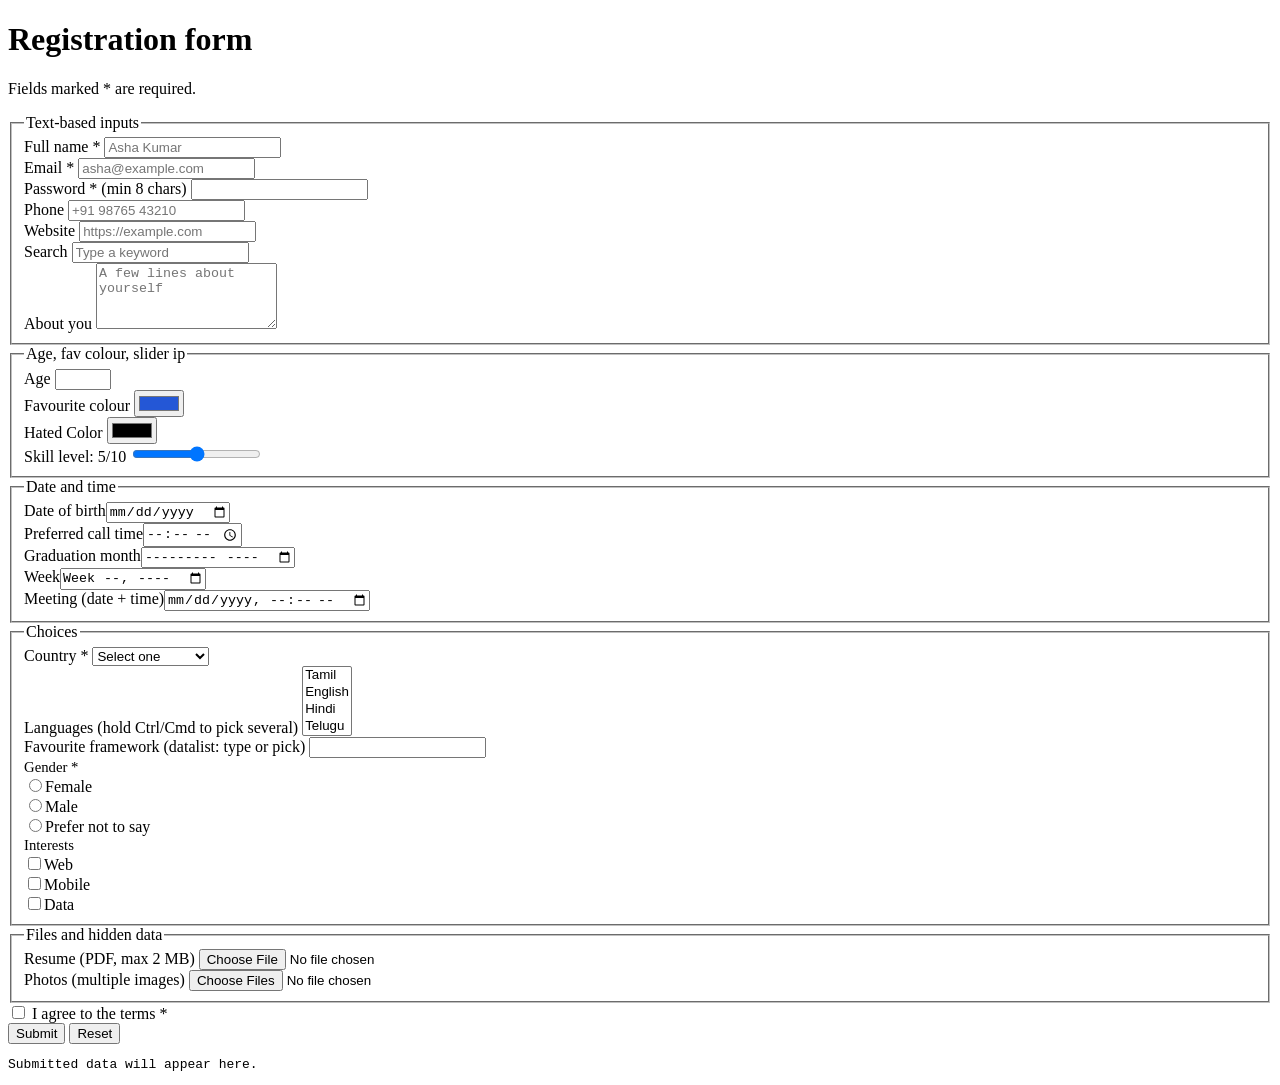
==== FullFormFrontend/index.html @ a9943899 "backend and frontent addition" ====
<!DOCTYPE html>
<html lang="en">
<head>
<meta charset="UTF-8">
<meta name="viewport" content="width=device-width, initial-scale=1">
<link rel="stylesheet" src = "style.css">
<title>Full Form</title>

</head>
<body>
    <script src = "/index.js"></script>

<form id="demoForm" novalidate>
  <h1>Registration form</h1>
  <p class="hint">Fields marked * are required.</p>

  <fieldset>
    <legend>Text-based inputs</legend>
    <div class="row">
      <div class="field">
        <label for="name">Full name *</label>
        <input type="text" id="name" name="name" required minlength="2" placeholder="Asha Kumar">
        <div class="error-msg"></div>
      </div>
      <div class="field">
        <label for="email">Email *</label>
        <input type="email" id="email" name="email" required placeholder="asha@example.com">
        <div class="error-msg"></div>
      </div>
    </div>
    <div class="row">
      <div class="field">
        <label for="password">Password * (min 8 chars)</label>
        <input type="password" id="password" name="password" required minlength="8">
        <div class="error-msg"></div>
      </div>
      <div class="field">
        <label for="phone">Phone</label>
        <input type="tel" id="phone" name="phone" pattern="[0-9+\s\-]{7,15}" placeholder="+91 98765 43210">
        <div class="error-msg"></div>
      </div>
    </div>
    <div class="field">
      <label for="website">Website</label>
      <input type="url" id="website" name="website" placeholder="https://example.com">
      <div class="error-msg"></div>
    </div>
    <div class="field">
      <label for="search">Search</label>
      <input type="search" id="search" name="search" placeholder="Type a keyword">
    </div>
    <div class="field">
      <label for="bio">About you</label>
      <textarea id="bio" name="bio" rows="4" maxlength="300" placeholder="A few lines about yourself"></textarea>
    </div>
  </fieldset>

  <fieldset>
    <legend>Age, fav colour, slider ip</legend>
    <div class="row">
      <div class="field">
        <label for="age">Age</label>
        <input type="number" id="age" name="age" min="16" max="100" step="1">
        <div class="error-msg"></div>
      </div>
      <div class="field">
        <label for="color">Favourite colour</label>
        <input type="color" id="color" name="color" value="#2457d6">
      </div>
      <div class = "field">
        <label for = "color">Hated Color</label>
        <input type ="color" id = "hatedColor" name="hatedColor" value="green">

      </div>
    </div>
    <div class="field">
      <label for="skill">Skill level: <output id="skillOut">5</output>/10</label>
      <input type="range" id="skill" name="skill" min="0" max="10" value="5">
    </div>
  </fieldset>

  <fieldset>
    <legend>Date and time</legend>
    <div class="row">
      <div class="field"><label for="dob">Date of birth</label><input type="date" id="dob" name="dob"></div>
      <div class="field"><label for="slot">Preferred call time</label><input type="time" id="slot" name="slot"></div>
    </div>
    <div class="row">
      <div class="field"><label for="month">Graduation month</label><input type="month" id="month" name="month"></div>
      <div class="field"><label for="week">Week</label><input type="week" id="week" name="week"></div>
    </div>
    <div class="field"><label for="meeting">Meeting (date + time)</label><input type="datetime-local" id="meeting" name="meeting"></div>
  </fieldset>

  <fieldset>
    <legend>Choices</legend>
    <div class="field">
      <label for="country">Country *</label>
      <select id="country" name="country" required>
        <option value="">Select one</option>
        <option>India</option>
        <option>United States</option>
        <option>United Kingdom</option>
        <option>Other</option>
      </select>
      <div class="error-msg"></div>
    </div>
    <div class="field">
      <label for="languages">Languages (hold Ctrl/Cmd to pick several)</label>
      <select id="languages" name="languages" multiple size="4">
        <option>Tamil</option><option>English</option><option>Hindi</option><option>Telugu</option>
      </select>
    </div>
    <div class="field">
      <label for="framework">Favourite framework (datalist: type or pick)</label>
      <input list="frameworks" id="framework" name="framework">
      <datalist id="frameworks">
        <option value="React"><option value="Vue"><option value="Angular"><option value="Svelte">
      </datalist>
    </div>
    <div class="field">
      <span style="font-size:.92rem">Gender *</span>
      <div class="inline"><input type="radio" id="g1" name="gender" value="female" required><label for="g1">Female</label></div>
      <div class="inline"><input type="radio" id="g2" name="gender" value="male"><label for="g2">Male</label></div>
      <div class="inline"><input type="radio" id="g3" name="gender" value="other"><label for="g3">Prefer not to say</label></div>
      <div class="error-msg"></div>
    </div>
    <div class="field">
      <span style="font-size:.92rem">Interests</span>
      <div class="inline"><input type="checkbox" id="i1" name="interests" value="web"><label for="i1">Web</label></div>
      <div class="inline"><input type="checkbox" id="i2" name="interests" value="mobile"><label for="i2">Mobile</label></div>
      <div class="inline"><input type="checkbox" id="i3" name="interests" value="data"><label for="i3">Data</label></div>
    </div>
  </fieldset>

  <fieldset>
    <legend>Files and hidden data</legend>
    <div class="field">
      <label for="resume">Resume (PDF, max 2 MB)</label>
      <input type="file" id="resume" name="resume" accept=".pdf">
      <div class="error-msg"></div>
    </div>
    <div class="field">
      <label for="photos">Photos (multiple images)</label>
      <input type="file" id="photos" name="photos" accept="image/*" multiple>
    </div>
    <input type="hidden" id="source" name="source" value="demo-form">
  </fieldset>

  <div class="inline">
    <input type="checkbox" id="terms" name="terms" required>
    <label for="terms">I agree to the terms *</label>
  </div>
  <div class="error-msg" id="termsErr"></div>

  <div class="buttons">
    <button type="submit">Submit</button>
    <button type="reset">Reset</button>
  </div>
</form>

<pre id="output">Submitted data will appear here.</pre>

</body>
</html>
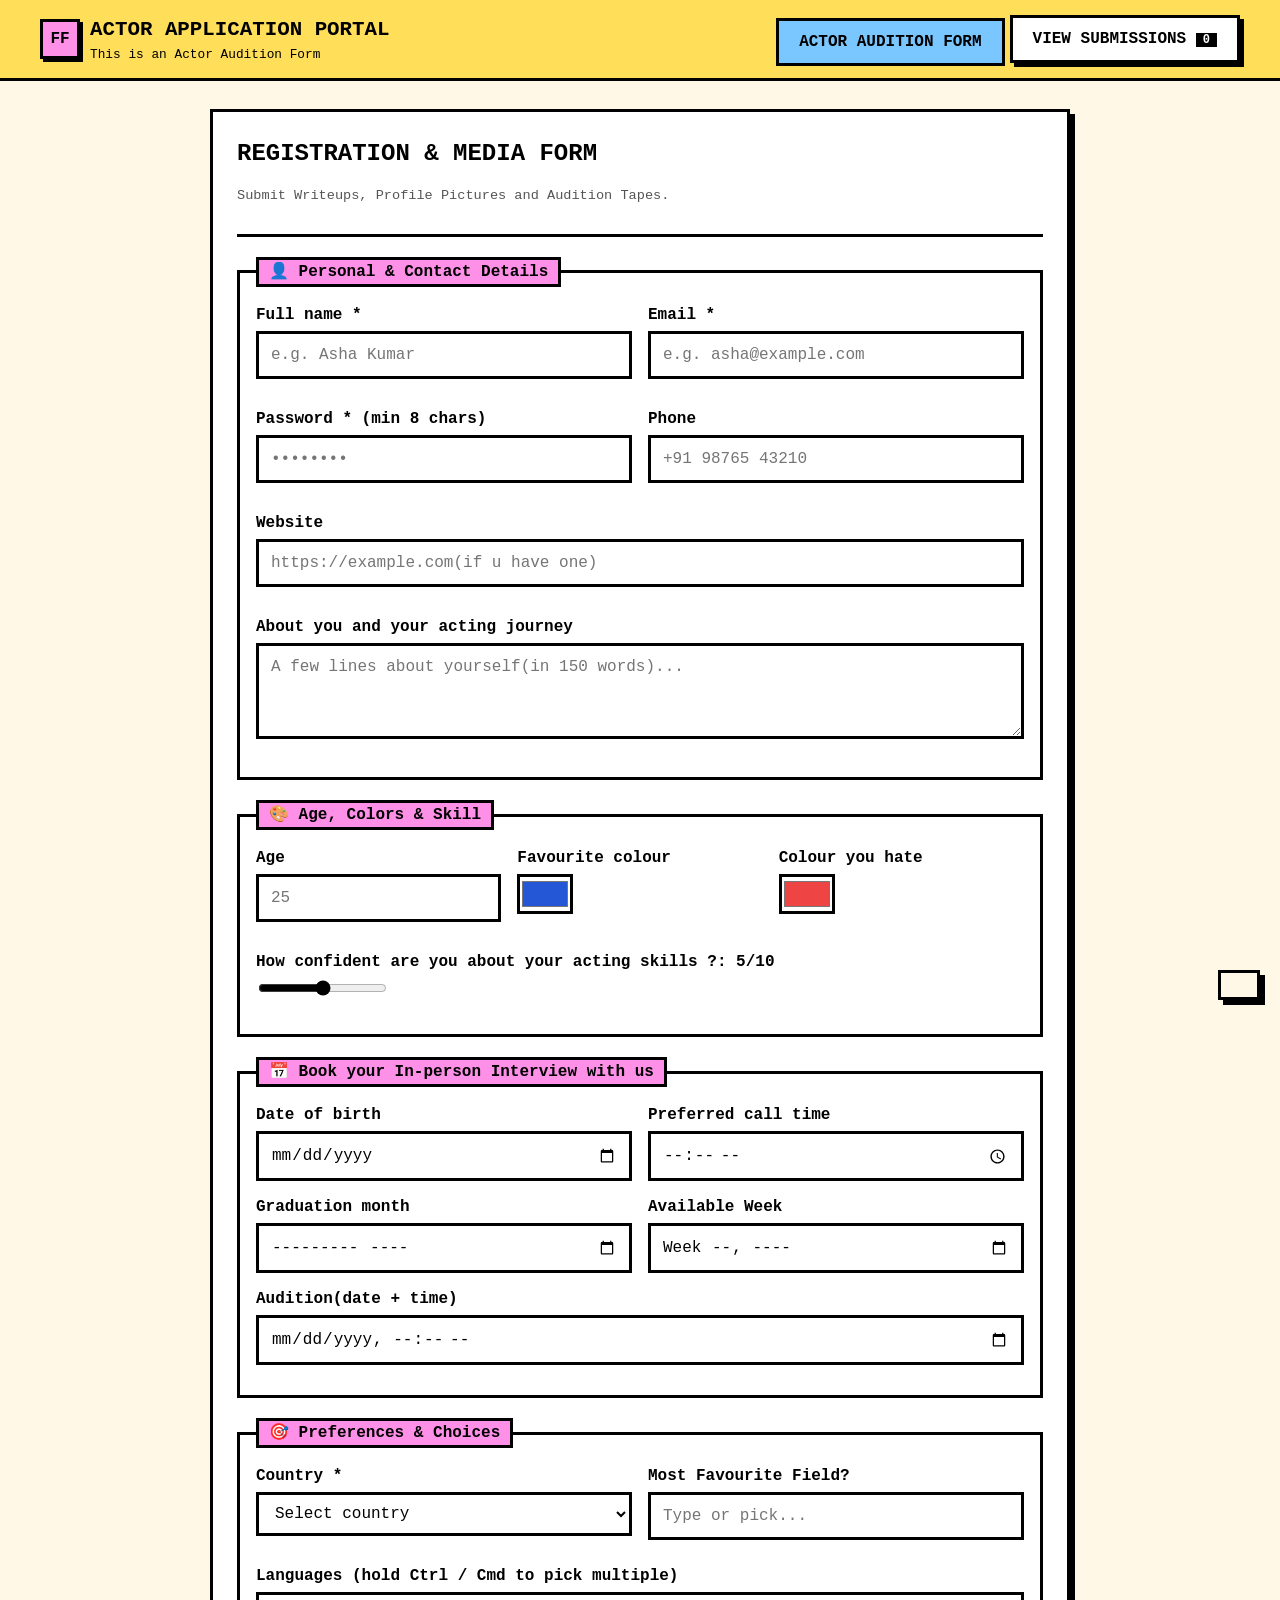
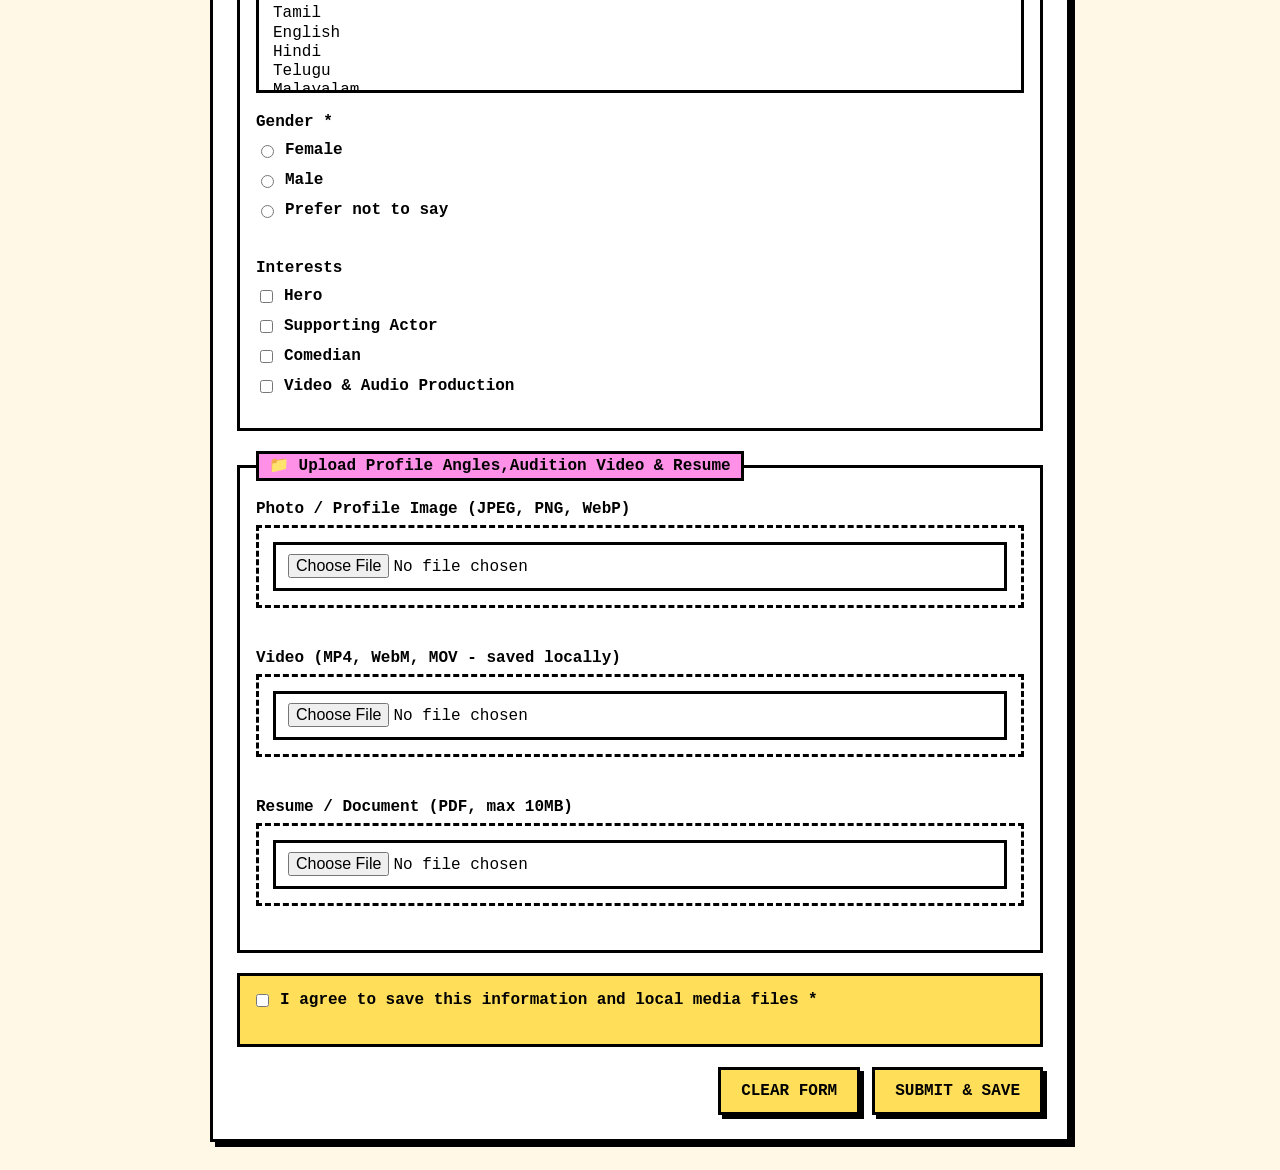
==== commit bab6de19: "added some frontend mods" ====
--- a/FullFormFrontend/index.html
+++ b/FullFormFrontend/index.html
@@ -1,165 +1,482 @@
 <!DOCTYPE html>
 <html lang="en">
 <head>
-<meta charset="UTF-8">
-<meta name="viewport" content="width=device-width, initial-scale=1">
-<link rel="stylesheet" src = "style.css">
-<title>Full Form</title>
-
+  <meta charset="UTF-8">
+  <meta name="viewport" content="width=device-width, initial-scale=1.0">
+  <link rel="stylesheet" href="style.css">
+  <title>FullForm</title>
 </head>
 <body>
-    <script src = "/index.js"></script>
-
-<form id="demoForm" novalidate>
-  <h1>Registration form</h1>
-  <p class="hint">Fields marked * are required.</p>
-
-  <fieldset>
-    <legend>Text-based inputs</legend>
-    <div class="row">
-      <div class="field">
-        <label for="name">Full name *</label>
-        <input type="text" id="name" name="name" required minlength="2" placeholder="Asha Kumar">
-        <div class="error-msg"></div>
+
+  <!-- App Header -->
+  <header class="app-header">
+    <div class="header-container">
+      <div class="logo-area">
+        <div class="logo-badge">FF</div>
+        <div class="logo-title">
+          <h1>Actor Application Portal</h1>
+          <p>This is an Actor Audition Form</p>
+        </div>
       </div>
-      <div class="field">
-        <label for="email">Email *</label>
-        <input type="email" id="email" name="email" required placeholder="asha@example.com">
-        <div class="error-msg"></div>
+      <nav class="nav-tabs">
+        <button type="button" class="tab-btn active" id="tabSubmitBtn" onclick="switchTab('submit')">
+          <span>Actor Audition Form</span>
+        </button>
+        <button type="button" class="tab-btn" id="tabViewBtn" onclick="switchTab('view')">
+          <span>View Submissions</span>
+          <span class="badge-count" id="submissionsCount">0</span>
+        </button>
+      </nav>
+    </div>
+  </header>
+
+  <main class="main-wrapper">
+
+    <!-- form tab -->
+    <section id="submitTab" class="tab-content active">
+      <form id="demoForm" novalidate enctype="multipart/form-data">
+        <div class="form-header">
+          <h2>Registration & Media Form</h2>
+          <p>Submit Writeups, Profile Pictures and  Audition Tapes.</p>
+        </div>
+
+        
+        <fieldset>
+          <legend><span>👤</span> Personal & Contact Details</legend>
+          <div class="row">
+            <div class="field">
+              <label for="name">Full name *</label>
+              <input type="text" id="name" name="name" required minlength="2" placeholder="e.g. Asha Kumar">
+              <div class="error-msg"></div>
+            </div>
+            <div class="field">
+              <label for="email">Email *</label>
+              <input type="email" id="email" name="email" required placeholder="e.g. asha@example.com">
+              <div class="error-msg"></div>
+            </div>
+          </div>
+          <div class="row">
+            <div class="field">
+              <label for="password">Password * (min 8 chars)</label>
+              <input type="password" id="password" name="password" required minlength="8" placeholder="••••••••">
+              <div class="error-msg"></div>
+            </div>
+            <div class="field">
+              <label for="phone">Phone</label>
+              <input type="tel" id="phone" name="phone" pattern="[0-9+\s\-]{7,15}" placeholder="+91 98765 43210">
+              <div class="error-msg"></div>
+            </div>
+          </div>
+          <div class="row">
+            <div class="field">
+              <label for="website">Website</label>
+              <input type="url" id="website" name="website" placeholder="https://example.com(if u have one)">
+              <div class="error-msg"></div>
+            </div>
+            
+          </div>
+          <div class="field">
+            <label for="bio">About you and your acting journey</label>
+            <textarea id="bio" name="bio" rows="3" maxlength="150" placeholder="A few lines about yourself(in 150 words)..."></textarea>
+          </div>
+        </fieldset>
+
+        
+        <fieldset>
+          <legend><span>🎨</span> Age, Colors & Skill</legend>
+          <div class="row">
+            <div class="field">
+              <label for="age">Age</label>
+              <input type="number" id="age" name="age" min="16" max="100" step="1" placeholder="25">
+              <div class="error-msg"></div>
+            </div>
+            <div class="field">
+              <label for="color">Favourite colour</label>
+              <input type="color" id="color" name="color" value="#2457d6">
+            </div>
+            <div class="field">
+              <label for="hatedColor">Colour you hate</label>
+              <input type="color" id="hatedColor" name="hatedColor" value="#ef4444">
+            </div>
+          </div>
+          <div class="field">
+            <label for="skill">How confident are you about your acting skills ?: <output id="skillOut">5</output>/10</label>
+            <input type="range" id="skill" name="skill" min="0" max="10" value="5">
+          </div>
+        </fieldset>
+
+        
+        <fieldset>
+          <legend><span>📅</span> Book your In-person Interview with us</legend>
+          <div class="row">
+            <div class="field">
+              <label for="dob">Date of birth</label>
+              <input type="date" id="dob" name="dob">
+            </div>
+            <div class="field">
+              <label for="slot">Preferred call time</label>
+              <input type="time" id="slot" name="slot">
+            </div>
+          </div>
+          <div class="row">
+            <div class="field">
+              <label for="month">Graduation month</label>
+              <input type="month" id="month" name="month">
+            </div>
+            <div class="field">
+              <label for="week">Available Week</label>
+              <input type="week" id="week" name="week">
+            </div>
+          </div>
+          <div class="field">
+            <label for="meeting"> Audition(date + time)</label>
+            <input type="datetime-local" id="meeting" name="meeting">
+          </div>
+        </fieldset>
+
+        <!-- 4. Choices -->
+        <fieldset>
+          <legend><span>🎯</span> Preferences & Choices</legend>
+          <div class="row">
+            <div class="field">
+              <label for="country">Country *</label>
+              <select id="country" name="country" required>
+                <option value="">Select country</option>
+                <option value="India">India</option>
+                <option value="United States">United States</option>
+                <option value="United Kingdom">United Kingdom</option>
+                <option value="Canada">Canada</option>
+                <option value="Germany">Germany</option>
+                <option value="Australia">Australia</option>
+                <option value="Other">Other</option>
+              </select>
+              <div class="error-msg"></div>
+            </div>
+            <div class="field">
+              <label for="framework"> Most Favourite Field? </label>
+              <input list="frameworks" id="framework" name="framework" placeholder="Type or pick...">
+              <datalist id="frameworks">
+                <option value="Acting">
+                <option value="Voice Acting">
+                <option value="Mimicry">
+                <option value="Comedy">
+              </datalist>
+            </div>
+          </div>
+          <div class="field">
+            <label for="languages">Languages (hold Ctrl / Cmd to pick multiple)</label>
+            <select id="languages" name="languages" multiple size="4">
+              <option value="Tamil">Tamil</option>
+              <option value="English">English</option>
+              <option value="Hindi">Hindi</option>
+              <option value="Telugu">Telugu</option>
+              <option value="Malayalam">Malayalam</option>
+              <option value="Spanish">Spanish</option>
+              <option value="French">French</option>
+            </select>
+          </div>
+          <div class="field">
+            <label>Gender *</label>
+            <div class="inline"><input type="radio" id="g1" name="gender" value="female" required><label for="g1">Female</label></div>
+            <div class="inline"><input type="radio" id="g2" name="gender" value="male"><label for="g2">Male</label></div>
+            <div class="inline"><input type="radio" id="g3" name="gender" value="other"><label for="g3">Prefer not to say</label></div>
+            <div class="error-msg"></div>
+          </div>
+          <div class="field">
+            <label>Interests</label>
+            <div class="inline"><input type="checkbox" id="i1" name="interests" value="Hero"><label for="i1">Hero</label></div>
+            <div class="inline"><input type="checkbox" id="i2" name="interests" value="SupportingActor"><label for="i2">Supporting Actor</label></div>
+            <div class="inline"><input type="checkbox" id="i3" name="interests" value="Comedian"><label for="i3">Comedian</label></div>
+            <div class="inline"><input type="checkbox" id="i4" name="interests" value="Video&AudioProduct"><label for="i4">Video & Audio Production</label></div>
+          </div>
+        </fieldset>
+
+        
+        <fieldset>
+          <legend><span>📁</span> Upload Profile Angles,Audition Video & Resume</legend>
+
+          
+          <div class="field">
+            <label for="photo">Photo / Profile Image (JPEG, PNG, WebP)</label>
+            <div class="file-input-wrapper">
+              <input type="file" id="photo" name="photo" accept="image/*">
+            </div>
+            <div class="preview-container">
+              <img id="photoPreview" class="preview-thumb" alt="Selected Image Preview">
+            </div>
+            <div class="error-msg"></div>
+          </div>
+
+          
+          <div class="field">
+            <label for="video">Video (MP4, WebM, MOV - saved locally)</label>
+            <div class="file-input-wrapper">
+              <input type="file" id="video" name="video" accept="video/*">
+            </div>
+            <div class="preview-container">
+              <video id="videoPreview" class="preview-video" controls></video>
+            </div>
+            <div class="error-msg"></div>
+          </div>
+
+          
+          <div class="field">
+            <label for="resume">Resume / Document (PDF, max 10MB)</label>
+            <div class="file-input-wrapper">
+              <input type="file" id="resume" name="resume" accept=".pdf,.doc,.docx,application/pdf">
+            </div>
+            <div class="error-msg"></div>
+          </div>
+        </fieldset>
+
+        <div class="terms-container">
+          <div class="inline">
+            <input type="checkbox" id="terms" name="terms" required>
+            <label for="terms">I agree to save this information and local media files *</label>
+          </div>
+          <div class="error-msg" id="termsErr"></div>
+        </div>
+
+        <div class="buttons">
+          <button type="reset" id="resetBtn">Clear Form</button>
+          <button type="submit" id="submitBtn">
+            <span id="submitSpinner" class="spinner" style="display: none;"></span>
+            <span id="submitText">Submit & Save</span>
+          </button>
+        </div>
+      </form>
+    </section>
+
+    <!-- view submission tab -->
+    <section id="viewTab" class="tab-content">
+      <div class="viewer-container">
+        
+        <!-- Left: Submissions List -->
+        <aside class="sidebar-panel">
+          <div class="search-bar">
+            <input type="text" id="filterInput" placeholder="🔍 Search by name or email..." oninput="filterSubmissions()">
+          </div>
+          <div style="display:flex; justify-content:space-between; align-items:center; margin-bottom:12px;">
+            <span style="font-size:0.85rem; color:var(--muted);" id="listCountLabel">0 submissions</span>
+            <button type="button" class="tab-btn" style="padding:4px 10px; font-size:0.8rem;" onclick="loadSubmissions()">🔄 Refresh</button>
+          </div>
+          <div class="submissions-list" id="submissionsList">
+            <!-- Dynamically populated -->
+          </div>
+        </aside>
+
+        <!-- Right: Selected Submission Details & Media Playback -->
+        <article class="detail-panel" id="detailPanel">
+          <div id="noSelectionMsg" class="empty-state">
+            <div class="empty-icon"></div>
+            <h3>No Submission Selected</h3>
+            <p>Select a submission from the list on the left to view text details, images, video playback, and local file paths.</p>
+          </div>
+
+          <div id="selectionContent" style="display: none;">
+            <!-- Header -->
+            <div class="detail-header">
+              <div class="detail-title">
+                <h3 id="detailName">John Doe</h3>
+                <div class="meta">
+                  <span id="detailEmail">john@example.com</span>
+                  <span>•</span>
+                  <span id="detailDate">Oct 9, 2026</span>
+                  <span>•</span>
+                  <span class="item-badge" id="detailStatus">SUBMITTED</span>
+                </div>
+              </div>
+              <div class="header-actions">
+                <button type="button" class="btn-danger" id="deleteBtn" onclick="deleteCurrentSubmission()">🗑️ Delete</button>
+              </div>
+            </div>
+
+            <!-- Local Storage Info Card -->
+            <div class="storage-card">
+              <div class="storage-header">
+                <span class="storage-badge">💾 Saved in Local File System</span>
+                <span style="font-size:0.78rem; color:#93c5fd;">Spring Boot Local Storage</span>
+              </div>
+              <div class="storage-paths">
+                <div class="storage-row">
+                  <span class="storage-label">Local Text File:</span>
+                  <span id="pathTextFile">uploads/submissions/...</span>
+                </div>
+                <div class="storage-row">
+                  <span class="storage-label">Image File:</span>
+                  <span id="pathImageFile">uploads/images/...</span>
+                </div>
+                <div class="storage-row">
+                  <span class="storage-label">Video File:</span>
+                  <span id="pathVideoFile">uploads/videos/...</span>
+                </div>
+              </div>
+            </div>
+
+            
+            <div class="media-showcase">
+              <
+              <div class="media-card" id="cardImage">
+                <div class="media-card-header">
+                  <span>🖼️ Saved Image</span>
+                  <span id="imageStatusBadge" class="item-badge">Active</span>
+                </div>
+                <div class="media-content">
+                  <img id="detailImage" src="" alt="Submission Photo">
+                  <span id="noImageMsg" style="display:none; color:var(--muted); font-size:0.85rem;">No image uploaded</span>
+                </div>
+                <div class="media-card-footer" id="detailImageLink">
+                  
+                </div>
+              </div>
+
+              
+              <div class="media-card" id="cardVideo">
+                <div class="media-card-header">
+                  <span> Saved Video Player</span>
+                  <span id="videoStatusBadge" class="item-badge">Local Stream</span>
+                </div>
+                <div class="media-content">
+                  <video id="detailVideo" controls preload="metadata"></video>
+                  <span id="noVideoMsg" style="display:none; color:var(--muted); font-size:0.85rem;">No video uploaded</span>
+                </div>
+                <div class="media-card-footer" id="detailVideoLink">
+                  
+                </div>
+              </div>
+            </div>
+
+            <!-- Text Data Sections -->
+            <div class="info-section">
+              <div class="section-title">Personal & Contact Information</div>
+              <div class="info-grid">
+                <div class="info-item">
+                  <div class="info-label">Full Name</div>
+                  <div class="info-val" id="textName">-</div>
+                </div>
+                <div class="info-item">
+                  <div class="info-label">Email</div>
+                  <div class="info-val" id="textEmail">-</div>
+                </div>
+                <div class="info-item">
+                  <div class="info-label">Phone</div>
+                  <div class="info-val" id="textPhone">-</div>
+                </div>
+                <div class="info-item">
+                  <div class="info-label">Website</div>
+                  <div class="info-val" id="textWebsite">-</div>
+                </div>
+                <div class="info-item">
+                  <div class="info-label">Country</div>
+                  <div class="info-val" id="textCountry">-</div>
+                </div>
+                <div class="info-item">
+                  <div class="info-label">Gender</div>
+                  <div class="info-val" id="textGender">-</div>
+                </div>
+              </div>
+            </div>
+
+            <div class="info-section">
+              <div class="section-title">Schedule & Preferences</div>
+              <div class="info-grid">
+                <div class="info-item">
+                  <div class="info-label">Age</div>
+                  <div class="info-val" id="textAge">-</div>
+                </div>
+                <div class="info-item">
+                  <div class="info-label">Date of Birth</div>
+                  <div class="info-val" id="textDob">-</div>
+                </div>
+                <div class="info-item">
+                  <div class="info-label">Call Time</div>
+                  <div class="info-val" id="textSlot">-</div>
+                </div>
+                <div class="info-item">
+                  <div class="info-label">Graduation Month</div>
+                  <div class="info-val" id="textMonth">-</div>
+                </div>
+                <div class="info-item">
+                  <div class="info-label">Available Week</div>
+                  <div class="info-val" id="textWeek">-</div>
+                </div>
+                <div class="info-item">
+                  <div class="info-label">Meeting Date/Time</div>
+                  <div class="info-val" id="textMeeting">-</div>
+                </div>
+              </div>
+            </div>
+
+            <div class="info-section">
+              <div class="section-title">Skills & Interests</div>
+              <div class="info-grid">
+                <div class="info-item">
+                  <div class="info-label">Skill Level</div>
+                  <div class="info-val" id="textSkill">-</div>
+                </div>
+                <div class="info-item">
+                  <div class="info-label">Framework</div>
+                  <div class="info-val" id="textFramework">-</div>
+                </div>
+                <div class="info-item">
+                  <div class="info-label">Languages</div>
+                  <div class="info-val" id="textLanguages">-</div>
+                </div>
+                <div class="info-item">
+                  <div class="info-label">Interests</div>
+                  <div class="info-val" id="textInterests">-</div>
+                </div>
+                <div class="info-item">
+                  <div class="info-label">Favourite Color</div>
+                  <div class="info-val">
+                    <span class="color-chip">
+                      <span id="dotFav" class="color-dot"></span>
+                      <span id="textFavColor">-</span>
+                    </span>
+                  </div>
+                </div>
+                <div class="info-item">
+                  <div class="info-label">Hated Color</div>
+                  <div class="info-val">
+                    <span class="color-chip">
+                      <span id="dotHate" class="color-dot"></span>
+                      <span id="textHatedColor">-</span>
+                    </span>
+                  </div>
+                </div>
+              </div>
+            </div>
+
+            <!-- Bio -->
+            <div class="info-section">
+              <div class="section-title">About / Bio</div>
+              <div class="info-item" style="grid-column: 1 / -1;">
+                <div class="info-val" id="textBio" style="white-space: pre-wrap;">-</div>
+              </div>
+            </div>
+
+            <!-- Local JSON File Viewer -->
+            <div class="info-section">
+              <div class="section-title" style="display:flex; justify-content:space-between; align-items:center;">
+                <span> Raw Content of Saved Local Text File</span>
+                <span id="localFileNameBadge" style="font-size:0.75rem; color:var(--muted);"></span>
+              </div>
+              <div class="raw-json-box">
+                <pre id="rawJsonContent">Loading file content...</pre>
+              </div>
+            </div>
+
+          </div>
+        </article>
+
       </div>
-    </div>
-    <div class="row">
-      <div class="field">
-        <label for="password">Password * (min 8 chars)</label>
-        <input type="password" id="password" name="password" required minlength="8">
-        <div class="error-msg"></div>
-      </div>
-      <div class="field">
-        <label for="phone">Phone</label>
-        <input type="tel" id="phone" name="phone" pattern="[0-9+\s\-]{7,15}" placeholder="+91 98765 43210">
-        <div class="error-msg"></div>
-      </div>
-    </div>
-    <div class="field">
-      <label for="website">Website</label>
-      <input type="url" id="website" name="website" placeholder="https://example.com">
-      <div class="error-msg"></div>
-    </div>
-    <div class="field">
-      <label for="search">Search</label>
-      <input type="search" id="search" name="search" placeholder="Type a keyword">
-    </div>
-    <div class="field">
-      <label for="bio">About you</label>
-      <textarea id="bio" name="bio" rows="4" maxlength="300" placeholder="A few lines about yourself"></textarea>
-    </div>
-  </fieldset>
-
-  <fieldset>
-    <legend>Age, fav colour, slider ip</legend>
-    <div class="row">
-      <div class="field">
-        <label for="age">Age</label>
-        <input type="number" id="age" name="age" min="16" max="100" step="1">
-        <div class="error-msg"></div>
-      </div>
-      <div class="field">
-        <label for="color">Favourite colour</label>
-        <input type="color" id="color" name="color" value="#2457d6">
-      </div>
-      <div class = "field">
-        <label for = "color">Hated Color</label>
-        <input type ="color" id = "hatedColor" name="hatedColor" value="green">
-
-      </div>
-    </div>
-    <div class="field">
-      <label for="skill">Skill level: <output id="skillOut">5</output>/10</label>
-      <input type="range" id="skill" name="skill" min="0" max="10" value="5">
-    </div>
-  </fieldset>
-
-  <fieldset>
-    <legend>Date and time</legend>
-    <div class="row">
-      <div class="field"><label for="dob">Date of birth</label><input type="date" id="dob" name="dob"></div>
-      <div class="field"><label for="slot">Preferred call time</label><input type="time" id="slot" name="slot"></div>
-    </div>
-    <div class="row">
-      <div class="field"><label for="month">Graduation month</label><input type="month" id="month" name="month"></div>
-      <div class="field"><label for="week">Week</label><input type="week" id="week" name="week"></div>
-    </div>
-    <div class="field"><label for="meeting">Meeting (date + time)</label><input type="datetime-local" id="meeting" name="meeting"></div>
-  </fieldset>
-
-  <fieldset>
-    <legend>Choices</legend>
-    <div class="field">
-      <label for="country">Country *</label>
-      <select id="country" name="country" required>
-        <option value="">Select one</option>
-        <option>India</option>
-        <option>United States</option>
-        <option>United Kingdom</option>
-        <option>Other</option>
-      </select>
-      <div class="error-msg"></div>
-    </div>
-    <div class="field">
-      <label for="languages">Languages (hold Ctrl/Cmd to pick several)</label>
-      <select id="languages" name="languages" multiple size="4">
-        <option>Tamil</option><option>English</option><option>Hindi</option><option>Telugu</option>
-      </select>
-    </div>
-    <div class="field">
-      <label for="framework">Favourite framework (datalist: type or pick)</label>
-      <input list="frameworks" id="framework" name="framework">
-      <datalist id="frameworks">
-        <option value="React"><option value="Vue"><option value="Angular"><option value="Svelte">
-      </datalist>
-    </div>
-    <div class="field">
-      <span style="font-size:.92rem">Gender *</span>
-      <div class="inline"><input type="radio" id="g1" name="gender" value="female" required><label for="g1">Female</label></div>
-      <div class="inline"><input type="radio" id="g2" name="gender" value="male"><label for="g2">Male</label></div>
-      <div class="inline"><input type="radio" id="g3" name="gender" value="other"><label for="g3">Prefer not to say</label></div>
-      <div class="error-msg"></div>
-    </div>
-    <div class="field">
-      <span style="font-size:.92rem">Interests</span>
-      <div class="inline"><input type="checkbox" id="i1" name="interests" value="web"><label for="i1">Web</label></div>
-      <div class="inline"><input type="checkbox" id="i2" name="interests" value="mobile"><label for="i2">Mobile</label></div>
-      <div class="inline"><input type="checkbox" id="i3" name="interests" value="data"><label for="i3">Data</label></div>
-    </div>
-  </fieldset>
-
-  <fieldset>
-    <legend>Files and hidden data</legend>
-    <div class="field">
-      <label for="resume">Resume (PDF, max 2 MB)</label>
-      <input type="file" id="resume" name="resume" accept=".pdf">
-      <div class="error-msg"></div>
-    </div>
-    <div class="field">
-      <label for="photos">Photos (multiple images)</label>
-      <input type="file" id="photos" name="photos" accept="image/*" multiple>
-    </div>
-    <input type="hidden" id="source" name="source" value="demo-form">
-  </fieldset>
-
-  <div class="inline">
-    <input type="checkbox" id="terms" name="terms" required>
-    <label for="terms">I agree to the terms *</label>
-  </div>
-  <div class="error-msg" id="termsErr"></div>
-
-  <div class="buttons">
-    <button type="submit">Submit</button>
-    <button type="reset">Reset</button>
-  </div>
-</form>
-
-<pre id="output">Submitted data will appear here.</pre>
-
+    </section>
+
+  </main>
+
+  <!-- Toast Notification -->
+  <div id="toast"></div>
+
+  <script src="index.js"></script>
 </body>
 </html>
--- a/FullFormFrontend/style.css
+++ b/FullFormFrontend/style.css
@@ -0,0 +1,141 @@
+:root {
+  --bg: #fff8e7;
+  --card: #fff;
+  --ink: #000;
+  --muted: #555;
+  --accent: #ffde59;
+  --pink: #ff90e8;
+  --blue: #7ac7ff;
+  --ok: #7cf29a;
+  --err: #ff5c5c;
+  --b: 3px solid var(--ink);
+  --shadow: 5px 5px 0 var(--ink);
+}
+
+* { box-sizing: border-box; }
+
+body {
+  margin: 0;
+  background: var(--bg);
+  color: var(--ink);
+  font-family: "Courier New", monospace;
+  line-height: 1.5;
+  min-height: 100vh;
+}
+hatedColor{
+  padding-left: 20px;
+}
+
+/* Header + tabs */
+.app-header { background: var(--accent); border-bottom: var(--b); position: sticky; top: 0; z-index: 100; padding: 14px 20px; }
+.header-container { max-width: 1200px; margin: 0 auto; display: flex; justify-content: space-between; align-items: center; flex-wrap: wrap; gap: 14px; }
+.logo-area { display: flex; align-items: center; gap: 10px; }
+.logo-badge { background: var(--pink); border: var(--b); box-shadow: 3px 3px 0 var(--ink); width: 40px; height: 40px; display: flex; align-items: center; justify-content: center; font-weight: 900; }
+.logo-title h1 { margin: 0; font-size: 1.3rem; text-transform: uppercase; }
+.logo-title p { margin: 0; font-size: .8rem; }
+
+.nav-tabs { display: flex; gap: 8px; }
+.tab-btn { background: var(--card); }
+.tab-btn.active { background: var(--blue); box-shadow: none; transform: translate(3px, 3px); }
+.badge-count { background: var(--ink); color: #fff; padding: 0 7px; font-size: .75rem; }
+
+.main-wrapper { max-width: 1200px; margin: 28px auto; padding: 0 20px; }
+.tab-content { display: none; }
+.tab-content.active { display: block; }
+
+/* Toast */
+#toast { position: fixed; bottom: 20px; right: 20px; padding: 12px 18px; border: var(--b); box-shadow: var(--shadow); font-weight: 700; transform: translateY(120px); transition: transform .2s; z-index: 1000; }
+#toast.show { transform: none; }
+#toast.success { background: var(--ok); }
+#toast.error { background: var(--err); }
+#toast.info { background: var(--blue); }
+
+/* Panels */
+form, .sidebar-panel, .detail-panel { background: var(--card); border: var(--b); box-shadow: var(--shadow); padding: 24px; }
+form { max-width: 860px; margin: 0 auto; }
+.form-header, .detail-header { border-bottom: var(--b); padding-bottom: 14px; margin-bottom: 20px; }
+.form-header h2, .detail-title h3 { margin: 0 0 4px; text-transform: uppercase; }
+.form-header p, .meta, .info-label, .media-card-footer { color: var(--muted); font-size: .85rem; }
+
+fieldset { border: var(--b); margin: 0 0 20px; padding: 16px; }
+legend { background: var(--pink); border: var(--b); padding: 0 10px; font-weight: 700; }
+
+/* Fields */
+.field { margin-bottom: 14px; }
+label { display: block; font-weight: 700; margin-bottom: 4px; }
+input:not([type=checkbox]):not([type=radio]):not([type=range]):not([type=color]), select, textarea {
+  width: 100%; padding: 9px 12px; border: var(--b); background: #fff; font: inherit; color: var(--ink); border-radius: 0;
+}
+input:focus, select:focus, textarea:focus { outline: none; background: #fffbe0; box-shadow: 3px 3px 0 var(--ink); }
+input[type=color] { width: 56px; height: 40px; border: var(--b); padding: 0; background: #fff; }
+input[type=range], input[type=checkbox], input[type=radio] { accent-color: var(--ink); }
+input.invalid, select.invalid, textarea.invalid { background: #ffe0e0; border-color: var(--err); }
+.error-msg { color: #c00; font-size: .8rem; font-weight: 700; min-height: 1.1em; }
+
+.file-input-wrapper { border: var(--b); border-style: dashed; padding: 14px; background: #fff; }
+.preview-container { margin-top: 10px; display: flex; gap: 14px; flex-wrap: wrap; }
+.preview-thumb, .preview-video { display: none; max-width: 300px; max-height: 180px; border: var(--b); }
+
+.inline { display: flex; align-items: center; gap: 8px; margin-bottom: 6px; }
+.inline label { margin: 0; }
+.row { display: flex; gap: 16px; flex-wrap: wrap; }
+.row .field { flex: 1 1 220px; }
+.terms-container { border: var(--b); padding: 12px; margin-bottom: 20px; background: var(--accent); }
+
+/* Buttons */
+button { font: inherit; font-weight: 700; text-transform: uppercase; padding: 9px 20px; background: var(--accent); color: var(--ink); border: var(--b); box-shadow: 4px 4px 0 var(--ink); cursor: pointer; border-radius: 0; }
+button:hover { background: var(--pink); }
+button:active { box-shadow: none; transform: translate(4px, 4px); }
+button:disabled { background: #ccc; cursor: not-allowed; box-shadow: none; }
+.buttons { display: flex; gap: 12px; justify-content: flex-end; }
+.btn-danger { background: var(--err); }
+
+/* Viewer */
+.viewer-container { display: grid; grid-template-columns: 340px 1fr; gap: 24px; align-items: start; }
+@media (max-width: 900px) { .viewer-container { grid-template-columns: 1fr; } }
+.sidebar-panel { max-height: calc(100vh - 120px); display: flex; flex-direction: column; }
+.search-bar { margin-bottom: 12px; }
+.submissions-list { overflow-y: auto; display: flex; flex-direction: column; gap: 10px; padding: 0 6px 6px 0; }
+.submission-item { border: var(--b); background: #fff; padding: 12px; cursor: pointer; }
+.submission-item:hover { background: var(--accent); }
+.submission-item.active { background: var(--blue); box-shadow: 4px 4px 0 var(--ink); }
+.submission-item h4 { margin: 0; display: flex; justify-content: space-between; }
+.item-email { font-size: .8rem; word-break: break-all; margin-bottom: 6px; }
+.item-tags { display: flex; gap: 6px; flex-wrap: wrap; }
+.item-badge { border: 2px solid var(--ink); padding: 0 6px; font-size: .72rem; background: #fff; }
+.item-badge.has-media { background: var(--ok); }
+
+.empty-state { text-align: center; padding: 60px 20px; color: var(--muted); }
+.empty-icon { font-size: 3rem; }
+.detail-header { display: flex; justify-content: space-between; flex-wrap: wrap; gap: 14px; }
+.meta { display: flex; gap: 12px; flex-wrap: wrap; }
+.header-actions { display: flex; gap: 10px; }
+
+.media-showcase { display: grid; grid-template-columns: repeat(auto-fit, minmax(280px, 1fr)); gap: 18px; margin-bottom: 24px; }
+.media-card { border: var(--b); box-shadow: 4px 4px 0 var(--ink); background: #fff; }
+.media-card-header { padding: 8px 12px; background: var(--pink); border-bottom: var(--b); font-weight: 700; display: flex; justify-content: space-between; }
+.media-content { padding: 12px; min-height: 200px; display: flex; align-items: center; justify-content: center; }
+.media-content img, .media-content video { max-width: 100%; max-height: 280px; border: var(--b); }
+.media-card-footer { padding: 6px 12px; border-top: var(--b); word-break: break-all; }
+
+.info-section { margin-bottom: 22px; }
+.section-title { font-weight: 900; text-transform: uppercase; border-bottom: var(--b); margin-bottom: 10px; }
+.info-grid { display: grid; grid-template-columns: repeat(auto-fit, minmax(200px, 1fr)); gap: 12px; }
+.info-item { border: var(--b); padding: 8px 12px; background: #fff; }
+.info-label { text-transform: uppercase; }
+.info-val { font-weight: 700; word-break: break-word; }
+.color-chip { display: inline-flex; align-items: center; gap: 6px; }
+.color-dot { width: 16px; height: 16px; border: 2px solid var(--ink); display: inline-block; }
+
+.storage-card { border: var(--b); background: var(--blue); padding: 14px; margin-bottom: 22px; box-shadow: 4px 4px 0 var(--ink); }
+.storage-header { display: flex; justify-content: space-between; margin-bottom: 8px; }
+.storage-badge { background: var(--ink); color: #fff; padding: 2px 8px; font-size: .8rem; }
+.storage-paths { font-size: .82rem; display: flex; flex-direction: column; gap: 4px; }
+.storage-row { display: flex; gap: 8px; }
+.storage-label { min-width: 90px; font-weight: 700; }
+
+.raw-json-box { background: var(--ink); border: var(--b); padding: 12px; max-height: 350px; overflow: auto; }
+.raw-json-box pre { margin: 0; color: var(--ok); font-size: .82rem; white-space: pre-wrap; }
+
+.spinner { width: 16px; height: 16px; border: 3px solid var(--ink); border-top-color: transparent; border-radius: 50%; display: inline-block; animation: spin .7s linear infinite; }
+@keyframes spin { to { transform: rotate(360deg); } }
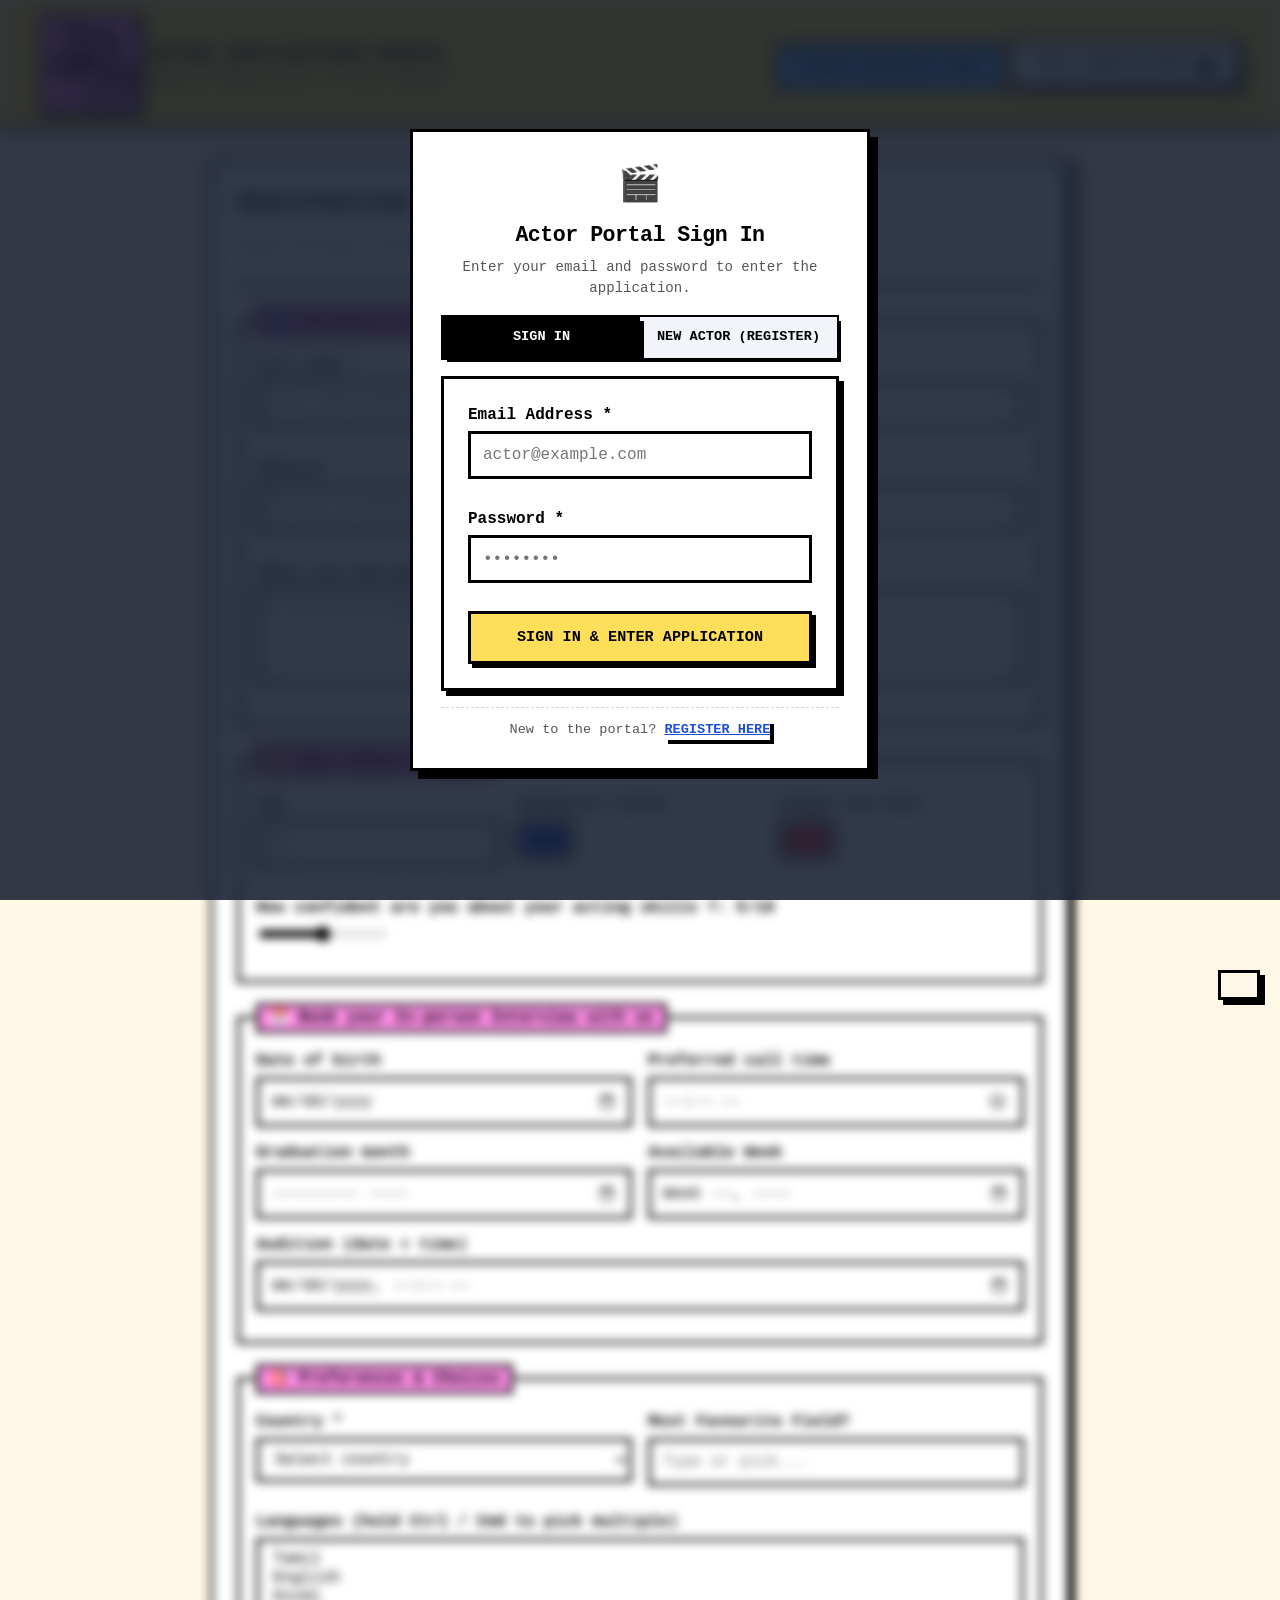
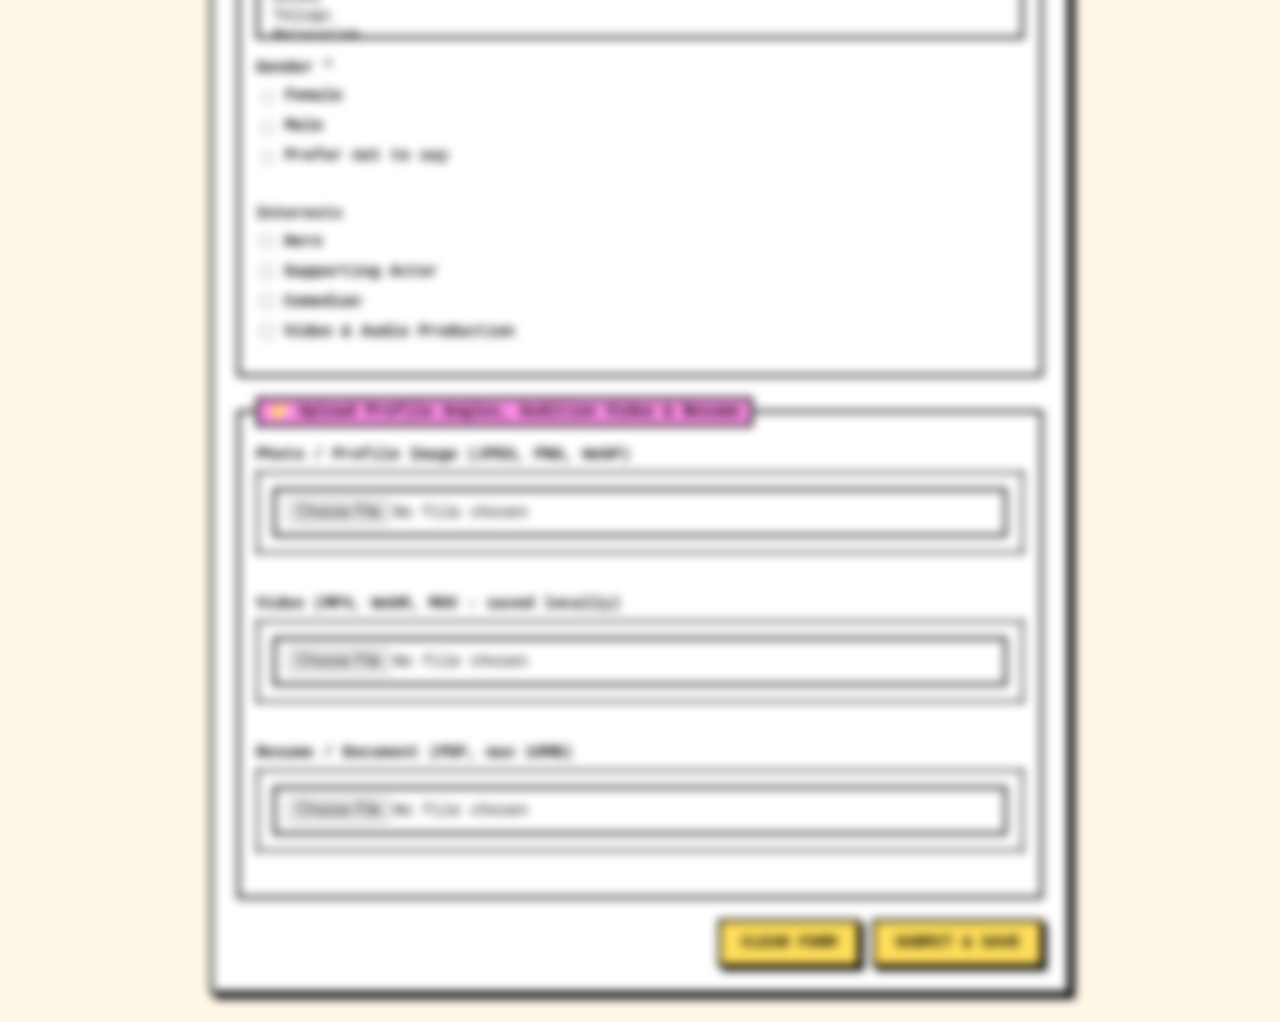
==== commit 42598a19: "final commit2" ====
--- a/FullFormFrontend/index.html
+++ b/FullFormFrontend/index.html
@@ -3,44 +3,101 @@
 <head>
   <meta charset="UTF-8">
   <meta name="viewport" content="width=device-width, initial-scale=1.0">
+  <link rel="icon" type="image/png" href="images/moviecam%20favicon.png">
   <link rel="stylesheet" href="style.css">
-  <title>FullForm</title>
+  <title>FullForm - Actor Application Portal</title>
 </head>
-<body>
+<body class="auth-locked">
+
+  <!-- Authentication Modal Window Overlay -->
+  <div id="authOverlay" class="auth-overlay active" role="dialog" aria-modal="true" aria-labelledby="authTitle">
+    <div class="auth-window">
+      <div class="auth-header">
+        <div class="auth-badge">🎬</div>
+        <h2 id="authTitle">Actor Portal Sign In</h2>
+        <p id="authSubtitle">Enter your email and password to enter the application.</p>
+      </div>
+
+      <div class="auth-tabs">
+        <button type="button" class="auth-tab-btn active" id="authTabLogin" onclick="setAuthMode('login')">
+          Sign In
+        </button>
+        <button type="button" class="auth-tab-btn" id="authTabRegister" onclick="setAuthMode('register')">
+          New Actor (Register)
+        </button>
+      </div>
+
+      <div id="authAlert" class="auth-alert" style="display: none;"></div>
+
+      <form id="authForm" novalidate onsubmit="handleAuthSubmit(event)">
+        <div class="field">
+          <label for="authEmail">Email Address *</label>
+          <input type="email" id="authEmail" name="authEmail" required placeholder="actor@example.com" autocomplete="email">
+          <div class="error-msg" id="authEmailErr"></div>
+        </div>
+
+        <div class="field">
+          <label for="authPassword">Password *</label>
+          <input type="password" id="authPassword" name="authPassword" required minlength="6" placeholder="••••••••" autocomplete="current-password">
+          <div class="error-msg" id="authPasswordErr"></div>
+        </div>
+
+        <button type="submit" id="authSubmitBtn" class="auth-submit-btn">
+          <span id="authSpinner" class="spinner" style="display: none;"></span>
+          <span id="authBtnText">Sign In & Enter Application</span>
+        </button>
+      </form>
+
+      <div class="auth-footer-toggle">
+        <span id="authToggleHint">New to the portal?</span>
+        <button type="button" id="authToggleBtn" class="link-btn" onclick="toggleAuthMode()">Register here</button>
+      </div>
+    </div>
+  </div>
 
   <!-- App Header -->
   <header class="app-header">
     <div class="header-container">
       <div class="logo-area">
-        <div class="logo-badge">FF</div>
+        <div class="logo-badge">
+          <img src="images/auditon%20logo.png" alt="movieBadge">
+        </div>
         <div class="logo-title">
           <h1>Actor Application Portal</h1>
-          <p>This is an Actor Audition Form</p>
+          <p>Audition Registration & Profile Manager</p>
         </div>
       </div>
-      <nav class="nav-tabs">
-        <button type="button" class="tab-btn active" id="tabSubmitBtn" onclick="switchTab('submit')">
-          <span>Actor Audition Form</span>
-        </button>
-        <button type="button" class="tab-btn" id="tabViewBtn" onclick="switchTab('view')">
-          <span>View Submissions</span>
-          <span class="badge-count" id="submissionsCount">0</span>
-        </button>
-      </nav>
+
+      <div class="header-right-area">
+        <nav class="nav-tabs">
+          <button type="button" class="tab-btn active" id="tabSubmitBtn" onclick="switchTab('submit')">
+            <span>Actor Audition Form</span>
+          </button>
+          <button type="button" class="tab-btn" id="tabViewBtn" onclick="switchTab('view')">
+            <span>View Submissions</span>
+            <span class="badge-count" id="submissionsCount">0</span>
+          </button>
+        </nav>
+
+        <div class="user-session-bar" id="userSessionBar" style="display: none;">
+          <span class="user-badge" id="userEmailBadge" title="Current Logged In Actor">👤 actor@example.com</span>
+          <button type="button" class="logout-btn" onclick="handleLogout()" title="Sign out of the portal">Sign Out</button>
+        </div>
+      </div>
     </div>
   </header>
 
   <main class="main-wrapper">
 
-    <!-- form tab -->
+    <!-- Form Tab -->
     <section id="submitTab" class="tab-content active">
       <form id="demoForm" novalidate enctype="multipart/form-data">
         <div class="form-header">
           <h2>Registration & Media Form</h2>
-          <p>Submit Writeups, Profile Pictures and  Audition Tapes.</p>
-        </div>
-
-        
+          <p>Submit Writeups, Profile Pictures and Audition Tapes.</p>
+        </div>
+
+        <!-- 1. Personal & Contact Details (Only ProspectProfile fields) -->
         <fieldset>
           <legend><span>👤</span> Personal & Contact Details</legend>
           <div class="row">
@@ -50,18 +107,6 @@
               <div class="error-msg"></div>
             </div>
             <div class="field">
-              <label for="email">Email *</label>
-              <input type="email" id="email" name="email" required placeholder="e.g. asha@example.com">
-              <div class="error-msg"></div>
-            </div>
-          </div>
-          <div class="row">
-            <div class="field">
-              <label for="password">Password * (min 8 chars)</label>
-              <input type="password" id="password" name="password" required minlength="8" placeholder="••••••••">
-              <div class="error-msg"></div>
-            </div>
-            <div class="field">
               <label for="phone">Phone</label>
               <input type="tel" id="phone" name="phone" pattern="[0-9+\s\-]{7,15}" placeholder="+91 98765 43210">
               <div class="error-msg"></div>
@@ -70,18 +115,17 @@
           <div class="row">
             <div class="field">
               <label for="website">Website</label>
-              <input type="url" id="website" name="website" placeholder="https://example.com(if u have one)">
+              <input type="url" id="website" name="website" placeholder="https://example.com (if you have one)">
               <div class="error-msg"></div>
             </div>
-            
           </div>
           <div class="field">
             <label for="bio">About you and your acting journey</label>
-            <textarea id="bio" name="bio" rows="3" maxlength="150" placeholder="A few lines about yourself(in 150 words)..."></textarea>
+            <textarea id="bio" name="bio" rows="3" maxlength="150" placeholder="A few lines about yourself (in 150 words)..."></textarea>
           </div>
         </fieldset>
 
-        
+        <!-- 2. Age, Colors & Skill -->
         <fieldset>
           <legend><span>🎨</span> Age, Colors & Skill</legend>
           <div class="row">
@@ -105,7 +149,7 @@
           </div>
         </fieldset>
 
-        
+        <!-- 3. Interview & Schedule Details -->
         <fieldset>
           <legend><span>📅</span> Book your In-person Interview with us</legend>
           <div class="row">
@@ -129,12 +173,12 @@
             </div>
           </div>
           <div class="field">
-            <label for="meeting"> Audition(date + time)</label>
+            <label for="meeting">Audition (date + time)</label>
             <input type="datetime-local" id="meeting" name="meeting">
           </div>
         </fieldset>
 
-        <!-- 4. Choices -->
+        <!-- 4. Choices & Preferences -->
         <fieldset>
           <legend><span>🎯</span> Preferences & Choices</legend>
           <div class="row">
@@ -153,7 +197,7 @@
               <div class="error-msg"></div>
             </div>
             <div class="field">
-              <label for="framework"> Most Favourite Field? </label>
+              <label for="framework">Most Favourite Field?</label>
               <input list="frameworks" id="framework" name="framework" placeholder="Type or pick...">
               <datalist id="frameworks">
                 <option value="Acting">
@@ -191,11 +235,10 @@
           </div>
         </fieldset>
 
-        
+        <!-- 5. Files / Media Uploads (All match ProspectProfile fields) -->
         <fieldset>
-          <legend><span>📁</span> Upload Profile Angles,Audition Video & Resume</legend>
-
-          
+          <legend><span>📁</span> Upload Profile Angles, Audition Video & Resume</legend>
+
           <div class="field">
             <label for="photo">Photo / Profile Image (JPEG, PNG, WebP)</label>
             <div class="file-input-wrapper">
@@ -207,7 +250,6 @@
             <div class="error-msg"></div>
           </div>
 
-          
           <div class="field">
             <label for="video">Video (MP4, WebM, MOV - saved locally)</label>
             <div class="file-input-wrapper">
@@ -219,7 +261,6 @@
             <div class="error-msg"></div>
           </div>
 
-          
           <div class="field">
             <label for="resume">Resume / Document (PDF, max 10MB)</label>
             <div class="file-input-wrapper">
@@ -228,14 +269,6 @@
             <div class="error-msg"></div>
           </div>
         </fieldset>
-
-        <div class="terms-container">
-          <div class="inline">
-            <input type="checkbox" id="terms" name="terms" required>
-            <label for="terms">I agree to save this information and local media files *</label>
-          </div>
-          <div class="error-msg" id="termsErr"></div>
-        </div>
 
         <div class="buttons">
           <button type="reset" id="resetBtn">Clear Form</button>
@@ -247,7 +280,7 @@
       </form>
     </section>
 
-    <!-- view submission tab -->
+    <!-- View Submissions Tab -->
     <section id="viewTab" class="tab-content">
       <div class="viewer-container">
         
@@ -313,9 +346,7 @@
               </div>
             </div>
 
-            
             <div class="media-showcase">
-              <
               <div class="media-card" id="cardImage">
                 <div class="media-card-header">
                   <span>🖼️ Saved Image</span>
@@ -326,14 +357,12 @@
                   <span id="noImageMsg" style="display:none; color:var(--muted); font-size:0.85rem;">No image uploaded</span>
                 </div>
                 <div class="media-card-footer" id="detailImageLink">
-                  
-                </div>
-              </div>
-
-              
+                </div>
+              </div>
+
               <div class="media-card" id="cardVideo">
                 <div class="media-card-header">
-                  <span> Saved Video Player</span>
+                  <span>🎬 Saved Video Player</span>
                   <span id="videoStatusBadge" class="item-badge">Local Stream</span>
                 </div>
                 <div class="media-content">
@@ -341,7 +370,6 @@
                   <span id="noVideoMsg" style="display:none; color:var(--muted); font-size:0.85rem;">No video uploaded</span>
                 </div>
                 <div class="media-card-footer" id="detailVideoLink">
-                  
                 </div>
               </div>
             </div>
@@ -458,7 +486,7 @@
             <!-- Local JSON File Viewer -->
             <div class="info-section">
               <div class="section-title" style="display:flex; justify-content:space-between; align-items:center;">
-                <span> Raw Content of Saved Local Text File</span>
+                <span>Raw Content of Saved Local Text File</span>
                 <span id="localFileNameBadge" style="font-size:0.75rem; color:var(--muted);"></span>
               </div>
               <div class="raw-json-box">
--- a/FullFormFrontend/style.css
+++ b/FullFormFrontend/style.css
@@ -1,141 +1,1064 @@
-:root {
-  --bg: #fff8e7;
-  --card: #fff;
-  --ink: #000;
-  --muted: #555;
-  --accent: #ffde59;
-  --pink: #ff90e8;
-  --blue: #7ac7ff;
-  --ok: #7cf29a;
-  --err: #ff5c5c;
-  --b: 3px solid var(--ink);
-  --shadow: 5px 5px 0 var(--ink);
-}
-
-* { box-sizing: border-box; }
-
-body {
-  margin: 0;
-  background: var(--bg);
-  color: var(--ink);
-  font-family: "Courier New", monospace;
-  line-height: 1.5;
-  min-height: 100vh;
-}
-hatedColor{
-  padding-left: 20px;
-}
-
-/* Header + tabs */
-.app-header { background: var(--accent); border-bottom: var(--b); position: sticky; top: 0; z-index: 100; padding: 14px 20px; }
-.header-container { max-width: 1200px; margin: 0 auto; display: flex; justify-content: space-between; align-items: center; flex-wrap: wrap; gap: 14px; }
-.logo-area { display: flex; align-items: center; gap: 10px; }
-.logo-badge { background: var(--pink); border: var(--b); box-shadow: 3px 3px 0 var(--ink); width: 40px; height: 40px; display: flex; align-items: center; justify-content: center; font-weight: 900; }
-.logo-title h1 { margin: 0; font-size: 1.3rem; text-transform: uppercase; }
-.logo-title p { margin: 0; font-size: .8rem; }
-
-.nav-tabs { display: flex; gap: 8px; }
-.tab-btn { background: var(--card); }
-.tab-btn.active { background: var(--blue); box-shadow: none; transform: translate(3px, 3px); }
-.badge-count { background: var(--ink); color: #fff; padding: 0 7px; font-size: .75rem; }
-
-.main-wrapper { max-width: 1200px; margin: 28px auto; padding: 0 20px; }
-.tab-content { display: none; }
-.tab-content.active { display: block; }
-
-/* Toast */
-#toast { position: fixed; bottom: 20px; right: 20px; padding: 12px 18px; border: var(--b); box-shadow: var(--shadow); font-weight: 700; transform: translateY(120px); transition: transform .2s; z-index: 1000; }
-#toast.show { transform: none; }
-#toast.success { background: var(--ok); }
-#toast.error { background: var(--err); }
-#toast.info { background: var(--blue); }
-
-/* Panels */
-form, .sidebar-panel, .detail-panel { background: var(--card); border: var(--b); box-shadow: var(--shadow); padding: 24px; }
-form { max-width: 860px; margin: 0 auto; }
-.form-header, .detail-header { border-bottom: var(--b); padding-bottom: 14px; margin-bottom: 20px; }
-.form-header h2, .detail-title h3 { margin: 0 0 4px; text-transform: uppercase; }
-.form-header p, .meta, .info-label, .media-card-footer { color: var(--muted); font-size: .85rem; }
-
-fieldset { border: var(--b); margin: 0 0 20px; padding: 16px; }
-legend { background: var(--pink); border: var(--b); padding: 0 10px; font-weight: 700; }
-
-/* Fields */
-.field { margin-bottom: 14px; }
-label { display: block; font-weight: 700; margin-bottom: 4px; }
-input:not([type=checkbox]):not([type=radio]):not([type=range]):not([type=color]), select, textarea {
-  width: 100%; padding: 9px 12px; border: var(--b); background: #fff; font: inherit; color: var(--ink); border-radius: 0;
-}
-input:focus, select:focus, textarea:focus { outline: none; background: #fffbe0; box-shadow: 3px 3px 0 var(--ink); }
-input[type=color] { width: 56px; height: 40px; border: var(--b); padding: 0; background: #fff; }
-input[type=range], input[type=checkbox], input[type=radio] { accent-color: var(--ink); }
-input.invalid, select.invalid, textarea.invalid { background: #ffe0e0; border-color: var(--err); }
-.error-msg { color: #c00; font-size: .8rem; font-weight: 700; min-height: 1.1em; }
-
-.file-input-wrapper { border: var(--b); border-style: dashed; padding: 14px; background: #fff; }
-.preview-container { margin-top: 10px; display: flex; gap: 14px; flex-wrap: wrap; }
-.preview-thumb, .preview-video { display: none; max-width: 300px; max-height: 180px; border: var(--b); }
-
-.inline { display: flex; align-items: center; gap: 8px; margin-bottom: 6px; }
-.inline label { margin: 0; }
-.row { display: flex; gap: 16px; flex-wrap: wrap; }
-.row .field { flex: 1 1 220px; }
-.terms-container { border: var(--b); padding: 12px; margin-bottom: 20px; background: var(--accent); }
-
-/* Buttons */
-button { font: inherit; font-weight: 700; text-transform: uppercase; padding: 9px 20px; background: var(--accent); color: var(--ink); border: var(--b); box-shadow: 4px 4px 0 var(--ink); cursor: pointer; border-radius: 0; }
-button:hover { background: var(--pink); }
-button:active { box-shadow: none; transform: translate(4px, 4px); }
-button:disabled { background: #ccc; cursor: not-allowed; box-shadow: none; }
-.buttons { display: flex; gap: 12px; justify-content: flex-end; }
-.btn-danger { background: var(--err); }
-
-/* Viewer */
-.viewer-container { display: grid; grid-template-columns: 340px 1fr; gap: 24px; align-items: start; }
-@media (max-width: 900px) { .viewer-container { grid-template-columns: 1fr; } }
-.sidebar-panel { max-height: calc(100vh - 120px); display: flex; flex-direction: column; }
-.search-bar { margin-bottom: 12px; }
-.submissions-list { overflow-y: auto; display: flex; flex-direction: column; gap: 10px; padding: 0 6px 6px 0; }
-.submission-item { border: var(--b); background: #fff; padding: 12px; cursor: pointer; }
-.submission-item:hover { background: var(--accent); }
-.submission-item.active { background: var(--blue); box-shadow: 4px 4px 0 var(--ink); }
-.submission-item h4 { margin: 0; display: flex; justify-content: space-between; }
-.item-email { font-size: .8rem; word-break: break-all; margin-bottom: 6px; }
-.item-tags { display: flex; gap: 6px; flex-wrap: wrap; }
-.item-badge { border: 2px solid var(--ink); padding: 0 6px; font-size: .72rem; background: #fff; }
-.item-badge.has-media { background: var(--ok); }
-
-.empty-state { text-align: center; padding: 60px 20px; color: var(--muted); }
-.empty-icon { font-size: 3rem; }
-.detail-header { display: flex; justify-content: space-between; flex-wrap: wrap; gap: 14px; }
-.meta { display: flex; gap: 12px; flex-wrap: wrap; }
-.header-actions { display: flex; gap: 10px; }
-
-.media-showcase { display: grid; grid-template-columns: repeat(auto-fit, minmax(280px, 1fr)); gap: 18px; margin-bottom: 24px; }
-.media-card { border: var(--b); box-shadow: 4px 4px 0 var(--ink); background: #fff; }
-.media-card-header { padding: 8px 12px; background: var(--pink); border-bottom: var(--b); font-weight: 700; display: flex; justify-content: space-between; }
-.media-content { padding: 12px; min-height: 200px; display: flex; align-items: center; justify-content: center; }
-.media-content img, .media-content video { max-width: 100%; max-height: 280px; border: var(--b); }
-.media-card-footer { padding: 6px 12px; border-top: var(--b); word-break: break-all; }
-
-.info-section { margin-bottom: 22px; }
-.section-title { font-weight: 900; text-transform: uppercase; border-bottom: var(--b); margin-bottom: 10px; }
-.info-grid { display: grid; grid-template-columns: repeat(auto-fit, minmax(200px, 1fr)); gap: 12px; }
-.info-item { border: var(--b); padding: 8px 12px; background: #fff; }
-.info-label { text-transform: uppercase; }
-.info-val { font-weight: 700; word-break: break-word; }
-.color-chip { display: inline-flex; align-items: center; gap: 6px; }
-.color-dot { width: 16px; height: 16px; border: 2px solid var(--ink); display: inline-block; }
-
-.storage-card { border: var(--b); background: var(--blue); padding: 14px; margin-bottom: 22px; box-shadow: 4px 4px 0 var(--ink); }
-.storage-header { display: flex; justify-content: space-between; margin-bottom: 8px; }
-.storage-badge { background: var(--ink); color: #fff; padding: 2px 8px; font-size: .8rem; }
-.storage-paths { font-size: .82rem; display: flex; flex-direction: column; gap: 4px; }
-.storage-row { display: flex; gap: 8px; }
-.storage-label { min-width: 90px; font-weight: 700; }
-
-.raw-json-box { background: var(--ink); border: var(--b); padding: 12px; max-height: 350px; overflow: auto; }
-.raw-json-box pre { margin: 0; color: var(--ok); font-size: .82rem; white-space: pre-wrap; }
-
-.spinner { width: 16px; height: 16px; border: 3px solid var(--ink); border-top-color: transparent; border-radius: 50%; display: inline-block; animation: spin .7s linear infinite; }
-@keyframes spin { to { transform: rotate(360deg); } }+/* =========================================================
+   1. DESIGN TOKENS
+   ========================================================= */
+
+:root {
+  --bg: #fff8e7;
+  --card: #fff;
+  --ink: #000;
+  --muted: #555;
+
+  --accent: #ffde59;
+  --pink: #ff90e8;
+  --blue: #7ac7ff;
+  --ok: #7cf29a;
+  --err: #ff5c5c;
+
+  --border: 3px solid var(--ink);
+  --shadow: 5px 5px 0 var(--ink);
+  --shadow-sm: 4px 4px 0 var(--ink);
+  --shadow-xs: 3px 3px 0 var(--ink);
+
+  --font: "Courier New", monospace;
+
+  --container-width: 1200px;
+  --content-gap: 24px;
+  --panel-padding: 24px;
+}
+
+
+/* =========================================================
+   2. RESET & BASE STYLES
+   ========================================================= */
+
+* {
+  box-sizing: border-box;
+}
+
+body {
+  min-height: 100vh;
+  margin: 0;
+
+  background: var(--bg);
+  color: var(--ink);
+
+  font-family: var(--font);
+  line-height: 1.5;
+}
+
+img,
+video {
+  max-width: 100%;
+}
+
+button,
+input,
+select,
+textarea {
+  font: inherit;
+}
+
+
+/* =========================================================
+   3. SHARED LAYOUT
+   ========================================================= */
+
+.main-wrapper {
+  max-width: var(--container-width);
+  margin: 28px auto;
+  padding: 0 20px;
+}
+
+.row {
+  display: flex;
+  flex-wrap: wrap;
+  gap: 16px;
+}
+
+.row .field {
+  flex: 1 1 220px;
+}
+
+.inline {
+  display: flex;
+  align-items: center;
+  gap: 8px;
+  margin-bottom: 6px;
+}
+
+.inline label {
+  margin: 0;
+}
+
+.buttons,
+.header-actions {
+  display: flex;
+  justify-content: flex-end;
+  gap: 12px;
+}
+
+.nav-tabs {
+  display: flex;
+  flex-wrap: wrap;
+  gap: 8px;
+}
+
+
+/* =========================================================
+   4. HEADER & NAVIGATION
+   ========================================================= */
+
+.app-header {
+  position: sticky;
+  top: 0;
+  z-index: 100;
+
+  max-width: 100%;
+  padding: 14px 20px;
+
+  background: var(--accent);
+  border-bottom: var(--border);
+}
+
+.header-container {
+  display: flex;
+  flex-wrap: wrap;
+  align-items: center;
+  justify-content: space-between;
+  gap: 14px;
+
+  max-width: var(--container-width);
+  margin: 0 auto;
+}
+
+.logo-area {
+  display: flex;
+  align-items: center;
+  gap: 10px;
+}
+
+.logo-badge {
+  display: flex;
+  align-items: center;
+  justify-content: center;
+
+  width: 100px;
+  height: 100px;
+
+  background: var(--pink);
+  border: var(--border);
+  box-shadow: var(--shadow-xs);
+
+  font-weight: 900;
+}
+
+.logo-title h1 {
+  margin: 0;
+  font-size: 1.3rem;
+  text-transform: uppercase;
+}
+
+.logo-title p {
+  margin: 0;
+  font-size: 0.8rem;
+}
+
+.tab-btn {
+  background: var(--card);
+}
+
+.tab-btn.active {
+  background: var(--blue);
+  box-shadow: none;
+  transform: translate(3px, 3px);
+}
+
+.badge-count {
+  padding: 0 7px;
+
+  background: var(--ink);
+  color: #fff;
+
+  font-size: 0.75rem;
+}
+
+
+/* =========================================================
+   5. TAB CONTENT
+   ========================================================= */
+
+.tab-content {
+  display: none;
+}
+
+.tab-content.active {
+  display: block;
+}
+
+
+/* =========================================================
+   6. SHARED PANELS
+   ========================================================= */
+
+form,
+.sidebar-panel,
+.detail-panel {
+  width: 100%;
+  min-width: 0;
+  padding: var(--panel-padding);
+
+  background: var(--card);
+  border: var(--border);
+  box-shadow: var(--shadow);
+}
+
+form {
+  max-width: 860px;
+  margin: 0 auto;
+}
+
+.form-header,
+.detail-header {
+  padding-bottom: 14px;
+  margin-bottom: 20px;
+  border-bottom: var(--border);
+}
+
+.form-header h2,
+.detail-title h3 {
+  margin: 0 0 4px;
+  text-transform: uppercase;
+}
+
+.form-header p,
+.meta,
+.info-label,
+.media-card-footer {
+  color: var(--muted);
+  font-size: 0.85rem;
+}
+
+
+/* =========================================================
+   7. FORMS & INPUTS
+   ========================================================= */
+
+.field {
+  margin-bottom: 14px;
+}
+
+label {
+  display: block;
+  margin-bottom: 4px;
+  font-weight: 700;
+}
+
+input:not([type="checkbox"]):not([type="radio"]):not([type="range"]):not([type="color"]),
+select,
+textarea {
+  width: 100%;
+  padding: 9px 12px;
+
+  background: #fff;
+  color: var(--ink);
+
+  border: var(--border);
+  border-radius: 0;
+}
+
+input:focus,
+select:focus,
+textarea:focus {
+  outline: none;
+  background: #fffbe0;
+  box-shadow: var(--shadow-xs);
+}
+
+input[type="color"] {
+  width: 56px;
+  height: 40px;
+  padding: 0;
+
+  background: #fff;
+  border: var(--border);
+}
+
+input[type="range"],
+input[type="checkbox"],
+input[type="radio"] {
+  accent-color: var(--ink);
+}
+
+input.invalid,
+select.invalid,
+textarea.invalid {
+  background: #ffe0e0;
+  border-color: var(--err);
+}
+
+.error-msg {
+  min-height: 1.1em;
+
+  color: #c00;
+  font-size: 0.8rem;
+  font-weight: 700;
+}
+
+fieldset {
+  padding: 16px;
+  margin: 0 0 20px;
+  border: var(--border);
+}
+
+legend {
+  padding: 0 10px;
+
+  background: var(--pink);
+  border: var(--border);
+
+  font-weight: 700;
+}
+
+.terms-container {
+  padding: 12px;
+  margin-bottom: 20px;
+
+  background: var(--accent);
+  border: var(--border);
+}
+
+
+/* =========================================================
+   8. FILE UPLOAD & PREVIEWS
+   ========================================================= */
+
+.file-input-wrapper {
+  padding: 14px;
+
+  background: #fff;
+  border: var(--border);
+  border-style: dashed;
+}
+
+.preview-container {
+  display: flex;
+  flex-wrap: wrap;
+  gap: 14px;
+  margin-top: 10px;
+}
+
+.preview-thumb,
+.preview-video {
+  display: none;
+  max-width: 300px;
+  max-height: 180px;
+
+  border: var(--border);
+}
+
+
+/* =========================================================
+   9. BUTTONS
+   ========================================================= */
+
+button {
+  padding: 9px 20px;
+
+  background: var(--accent);
+  color: var(--ink);
+
+  border: var(--border);
+  border-radius: 0;
+  box-shadow: var(--shadow-sm);
+
+  cursor: pointer;
+  font-weight: 700;
+  text-transform: uppercase;
+}
+
+button:hover {
+  background: var(--pink);
+}
+
+button:active {
+  box-shadow: none;
+  transform: translate(4px, 4px);
+}
+
+button:disabled {
+  background: #ccc;
+  box-shadow: none;
+  cursor: not-allowed;
+}
+
+.btn-danger {
+  background: var(--err);
+}
+
+
+/* =========================================================
+   10. TOAST NOTIFICATIONS
+   ========================================================= */
+
+#toast {
+  position: fixed;
+  right: 20px;
+  bottom: 20px;
+  z-index: 1000;
+
+  max-width: 480px;
+  word-break: break-word;
+  padding: 12px 18px;
+
+  border: var(--border);
+  box-shadow: var(--shadow);
+
+  font-weight: 700;
+
+  transform: translateY(120px);
+  transition: transform 0.2s;
+}
+
+#toast.show {
+  transform: none;
+}
+
+#toast.success {
+  background: var(--ok);
+}
+
+#toast.error {
+  background: var(--err);
+}
+
+#toast.info {
+  background: var(--blue);
+}
+
+
+/* =========================================================
+   11. SUBMISSION VIEWER LAYOUT
+   ========================================================= */
+
+#viewTab {
+  width: 100%;
+  max-width: 100%;
+  min-width: 0;
+  overflow-x: hidden;
+}
+
+.viewer-container {
+  display: grid;
+  grid-template-columns: minmax(260px, 340px) minmax(0, 1fr);
+  align-items: start;
+  gap: var(--content-gap);
+
+  width: 100%;
+  max-width: 100%;
+}
+
+.sidebar-panel,
+.detail-panel {
+  max-width: 100%;
+}
+
+.sidebar-panel {
+  max-height: none;
+}
+
+.detail-panel {
+  overflow-wrap: anywhere;
+}
+
+
+/* =========================================================
+   12. SUBMISSIONS LIST
+   ========================================================= */
+
+.search-bar {
+  margin-bottom: 12px;
+}
+
+.submissions-list {
+  display: flex;
+  flex-direction: column;
+  gap: 10px;
+
+  overflow-y: auto;
+  padding: 0 6px 6px 0;
+}
+
+.submission-item {
+  padding: 12px;
+
+  background: #fff;
+  border: var(--border);
+
+  cursor: pointer;
+}
+
+.submission-item:hover {
+  background: var(--accent);
+}
+
+.submission-item.active {
+  background: var(--blue);
+  box-shadow: var(--shadow-sm);
+}
+
+.submission-item h4 {
+  display: flex;
+  justify-content: space-between;
+  margin: 0;
+}
+
+.item-email {
+  margin-bottom: 6px;
+  font-size: 0.8rem;
+  word-break: break-all;
+}
+
+.item-tags {
+  display: flex;
+  flex-wrap: wrap;
+  gap: 6px;
+}
+
+.item-badge {
+  padding: 0 6px;
+
+  background: #fff;
+  border: 2px solid var(--ink);
+
+  font-size: 0.72rem;
+}
+
+.item-badge.has-media {
+  background: var(--ok);
+}
+
+.empty-state {
+  padding: 60px 20px;
+
+  color: var(--muted);
+  text-align: center;
+}
+
+.empty-icon {
+  font-size: 3rem;
+}
+
+
+/* =========================================================
+   13. SUBMISSION DETAILS
+   ========================================================= */
+
+.detail-header {
+  display: flex;
+  flex-wrap: wrap;
+  justify-content: space-between;
+  gap: 14px;
+}
+
+.meta {
+  display: flex;
+  flex-wrap: wrap;
+  gap: 12px;
+}
+
+
+/* =========================================================
+   14. MEDIA SHOWCASE
+   ========================================================= */
+
+#viewTab .media-showcase {
+  display: grid;
+  grid-template-columns: repeat(2, minmax(0, 1fr));
+  align-items: start;
+  gap: var(--content-gap);
+
+  width: 100%;
+  min-width: 0;
+  margin: 28px 0 24px;
+}
+
+#viewTab .media-card {
+  width: 100%;
+  min-width: 0;
+  margin: 0;
+
+  background: #fff;
+  border: var(--border);
+  box-shadow: var(--shadow-sm);
+}
+
+.media-card-header {
+  display: flex;
+  justify-content: space-between;
+
+  padding: 8px 12px;
+
+  background: var(--pink);
+  border-bottom: var(--border);
+
+  font-weight: 700;
+}
+
+#viewTab .media-content {
+  display: flex;
+  align-items: center;
+  justify-content: center;
+
+  min-width: 0;
+  min-height: 200px;
+  padding: 12px;
+}
+
+#viewTab .media-content img,
+#viewTab .media-content video {
+  display: block;
+
+  width: 100%;
+  max-width: 100%;
+  height: auto;
+  max-height: 280px;
+
+  border: var(--border);
+  object-fit: contain;
+}
+
+.media-card-footer {
+  padding: 6px 12px;
+  border-top: var(--border);
+  overflow-wrap: anywhere;
+}
+
+
+/* =========================================================
+   15. INFORMATION SECTIONS
+   ========================================================= */
+
+.info-section {
+  margin-bottom: 22px;
+}
+
+.section-title {
+  margin-bottom: 10px;
+  border-bottom: var(--border);
+
+  font-weight: 900;
+  text-transform: uppercase;
+}
+
+.info-grid {
+  display: grid;
+  grid-template-columns: repeat(auto-fit, minmax(200px, 1fr));
+  gap: 12px;
+}
+
+.info-item {
+  padding: 8px 12px;
+
+  background: #fff;
+  border: var(--border);
+}
+
+.info-label {
+  text-transform: uppercase;
+}
+
+.info-val {
+  font-weight: 700;
+  overflow-wrap: anywhere;
+}
+
+.color-chip {
+  display: inline-flex;
+  align-items: center;
+  gap: 6px;
+}
+
+.color-dot {
+  display: inline-block;
+
+  width: 16px;
+  height: 16px;
+
+  border: 2px solid var(--ink);
+}
+
+
+/* =========================================================
+   16. STORAGE INFORMATION
+   ========================================================= */
+
+.storage-card {
+  width: 100%;
+  min-width: 0;
+  padding: 14px;
+  margin-bottom: 28px;
+
+  background: var(--blue);
+  border: var(--border);
+  box-shadow: var(--shadow-sm);
+}
+
+.storage-header {
+  display: flex;
+  justify-content: space-between;
+  gap: 8px;
+  margin-bottom: 8px;
+}
+
+.storage-badge {
+  padding: 2px 8px;
+
+  background: var(--ink);
+  color: #fff;
+
+  font-size: 0.8rem;
+}
+
+.storage-paths {
+  display: flex;
+  flex-direction: column;
+  gap: 4px;
+
+  font-size: 0.82rem;
+}
+
+.storage-row {
+  display: flex;
+  flex-wrap: wrap;
+  gap: 8px;
+  min-width: 0;
+
+  overflow-wrap: anywhere;
+}
+
+.storage-label {
+  min-width: 90px;
+  font-weight: 700;
+  overflow-wrap: anywhere;
+}
+
+
+/* =========================================================
+   17. RAW JSON
+   ========================================================= */
+
+.raw-json-box {
+  max-height: 350px;
+  padding: 12px;
+  overflow: auto;
+
+  background: var(--ink);
+  border: var(--border);
+}
+
+.raw-json-box pre {
+  margin: 0;
+
+  color: var(--ok);
+  font-size: 0.82rem;
+  white-space: pre-wrap;
+  overflow-wrap: anywhere;
+}
+
+
+/* =========================================================
+   18. LOADING INDICATOR
+   ========================================================= */
+
+.spinner {
+  display: inline-block;
+
+  width: 16px;
+  height: 16px;
+
+  border: 3px solid var(--ink);
+  border-top-color: transparent;
+  border-radius: 50%;
+
+  animation: spin 0.7s linear infinite;
+}
+
+@keyframes spin {
+  to {
+    transform: rotate(360deg);
+  }
+}
+
+
+/* =========================================================
+   19. RESPONSIVE BREAKPOINTS
+   ========================================================= */
+
+/* Tablets and smaller screens */
+@media (max-width: 900px) {
+  .viewer-container {
+    grid-template-columns: minmax(0, 1fr);
+  }
+
+  .sidebar-panel {
+    max-height: 350px;
+  }
+}
+
+/* Mobile screens */
+@media (max-width: 700px) {
+  .main-wrapper {
+    padding: 0 12px;
+  }
+
+  .app-header {
+    padding: 12px;
+  }
+
+  .header-container {
+    align-items: flex-start;
+  }
+
+  .logo-badge {
+    width: 64px;
+    height: 64px;
+  }
+
+  .logo-title h1 {
+    font-size: 1.1rem;
+  }
+
+  #viewTab .media-showcase {
+    grid-template-columns: minmax(0, 1fr);
+  }
+
+  form,
+  .sidebar-panel,
+  .detail-panel {
+    padding: 16px;
+  }
+
+  .buttons,
+  .header-actions {
+    flex-wrap: wrap;
+  }
+}
+
+/* =========================================================
+   20. AUTH WINDOW & MODAL
+   ========================================================= */
+
+body.auth-locked .main-wrapper,
+body.auth-locked .app-header {
+  filter: blur(5px);
+  pointer-events: none;
+  user-select: none;
+}
+
+.auth-overlay {
+  position: fixed;
+  inset: 0;
+  z-index: 10000;
+  background: rgba(15, 23, 42, 0.85);
+  backdrop-filter: blur(8px);
+  display: flex;
+  align-items: center;
+  justify-content: center;
+  padding: 20px;
+  opacity: 0;
+  visibility: hidden;
+  transition: opacity 0.25s ease, visibility 0.25s ease;
+}
+
+.auth-overlay.active {
+  opacity: 1;
+  visibility: visible;
+}
+
+.auth-window {
+  width: 100%;
+  max-width: 460px;
+  background: var(--card);
+  border: var(--border);
+  box-shadow: 8px 8px 0 var(--ink);
+  padding: 28px;
+  display: flex;
+  flex-direction: column;
+  gap: 16px;
+  animation: authPop 0.25s cubic-bezier(0.175, 0.885, 0.32, 1.275);
+}
+
+@keyframes authPop {
+  from {
+    transform: scale(0.92) translateY(20px);
+    opacity: 0;
+  }
+  to {
+    transform: scale(1) translateY(0);
+    opacity: 1;
+  }
+}
+
+.auth-header {
+  text-align: center;
+}
+
+.auth-badge {
+  font-size: 2.2rem;
+  margin-bottom: 6px;
+  display: inline-block;
+}
+
+.auth-header h2 {
+  margin: 0 0 6px 0;
+  font-size: 1.35rem;
+  font-weight: 700;
+  letter-spacing: -0.5px;
+}
+
+.auth-header p {
+  margin: 0;
+  font-size: 0.88rem;
+  color: var(--muted);
+}
+
+.auth-tabs {
+  display: flex;
+  border: 2px solid var(--ink);
+  background: #f1f5f9;
+}
+
+.auth-tab-btn {
+  flex: 1;
+  padding: 10px;
+  font-size: 0.85rem;
+  font-weight: bold;
+  background: transparent;
+  border: none;
+  cursor: pointer;
+  transition: background 0.15s ease, color 0.15s ease;
+}
+
+.auth-tab-btn.active {
+  background: var(--ink);
+  color: #fff;
+}
+
+.auth-alert {
+  padding: 10px 14px;
+  font-size: 0.85rem;
+  font-weight: 600;
+  border: 2px solid var(--ink);
+  background: #ffe4e6;
+  color: #9f1239;
+  box-shadow: 2px 2px 0 var(--ink);
+}
+
+.auth-alert.success {
+  background: #dcfce7;
+  color: #166534;
+}
+
+.auth-submit-btn {
+  width: 100%;
+  margin-top: 8px;
+  padding: 12px;
+  font-size: 0.95rem;
+  font-weight: 700;
+  background: var(--accent);
+  color: var(--ink);
+  border: var(--border);
+  box-shadow: 4px 4px 0 var(--ink);
+  cursor: pointer;
+  transition: transform 0.1s ease, box-shadow 0.1s ease;
+  display: flex;
+  align-items: center;
+  justify-content: center;
+  gap: 8px;
+}
+
+.auth-submit-btn:hover:not(:disabled) {
+  transform: translate(-2px, -2px);
+  box-shadow: 6px 6px 0 var(--ink);
+}
+
+.auth-submit-btn:active:not(:disabled) {
+  transform: translate(2px, 2px);
+  box-shadow: 2px 2px 0 var(--ink);
+}
+
+.auth-submit-btn:disabled {
+  opacity: 0.6;
+  cursor: not-allowed;
+}
+
+.auth-footer-toggle {
+  display: flex;
+  align-items: center;
+  justify-content: center;
+  gap: 8px;
+  font-size: 0.85rem;
+  color: var(--muted);
+  border-top: 1px dashed #cbd5e1;
+  padding-top: 12px;
+}
+
+.link-btn {
+  background: none;
+  border: none;
+  color: #1d4ed8;
+  text-decoration: underline;
+  font-weight: bold;
+  cursor: pointer;
+  padding: 0;
+}
+
+.link-btn:hover {
+  color: #1e40af;
+}
+
+/* Header Session Bar */
+.header-right-area {
+  display: flex;
+  align-items: center;
+  gap: 16px;
+  flex-wrap: wrap;
+}
+
+.user-session-bar {
+  display: flex;
+  align-items: center;
+  gap: 10px;
+  background: #fff;
+  border: 2px solid var(--ink);
+  box-shadow: 3px 3px 0 var(--ink);
+  padding: 6px 12px;
+}
+
+.user-badge {
+  font-size: 0.85rem;
+  font-weight: bold;
+  color: var(--ink);
+}
+
+.logout-btn {
+  padding: 4px 10px;
+  font-size: 0.78rem;
+  font-weight: bold;
+  background: var(--err);
+  color: #fff;
+  border: 2px solid var(--ink);
+  box-shadow: 2px 2px 0 var(--ink);
+  cursor: pointer;
+  transition: transform 0.1s ease;
+}
+
+.logout-btn:hover {
+  transform: translate(-1px, -1px);
+  box-shadow: 3px 3px 0 var(--ink);
+}
+
+.logout-btn:active {
+  transform: translate(1px, 1px);
+  box-shadow: 1px 1px 0 var(--ink);
+}
